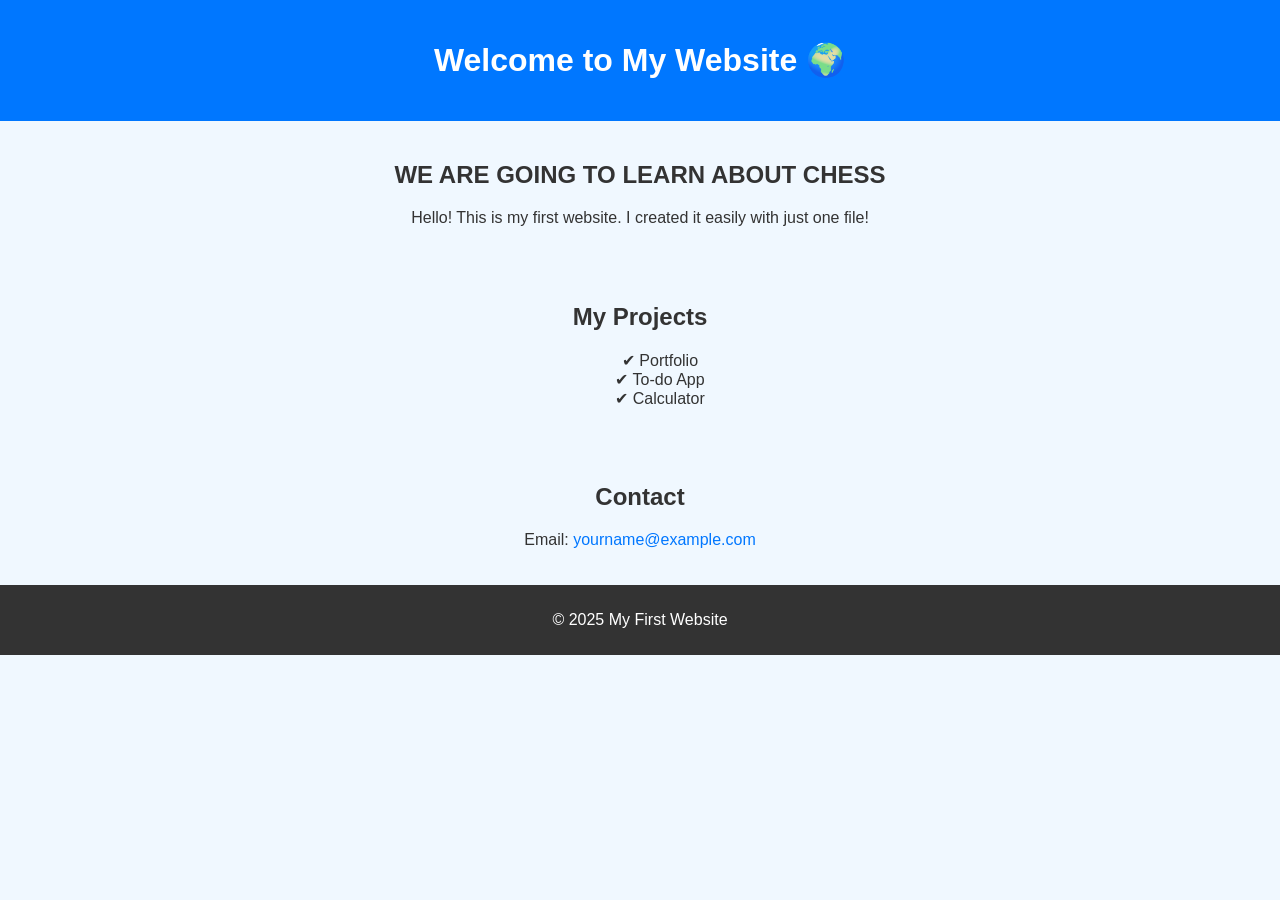
==== index.html @ 988e0bf7 "Add files via upload" ====
<!DOCTYPE html>
<html>
<head>
  <title>CHESS</title>
  <style>
    body {
      font-family: Arial, sans-serif;
      text-align: center;
      background: #f0f8ff;
      color: #333;
      margin: 0;
      padding: 0;
    }
    header {
      background: #0077ff;
      color: white;
      padding: 20px;
    }
    section {
      padding: 20px;
    }
    footer {
      background: #333;
      color: white;
      padding: 10px;
    }
    a {
      color: #0077ff;
      text-decoration: none;
    }
  </style>
</head>
<body>
  <header>
    <h1>Welcome to My Website 🌍</h1>
  </header>

  <section>
    <h2>WE ARE GOING TO LEARN ABOUT CHESS</h2>
    <p>Hello! This is my first website. I created it easily with just one file!</p>
  </section>

  <section>
    <h2>My Projects</h2>
    <ul style="list-style:none;">
      <li>✔ Portfolio</li>
      <li>✔ To-do App</li>
      <li>✔ Calculator</li>
    </ul>
  </section>

  <section>
    <h2>Contact</h2>
    <p>Email: <a href="mailto:yourname@example.com">yourname@example.com</a></p>
  </section>

  <footer>
    <p>© 2025 My First Website</p>
  </footer>
</body>
</html>
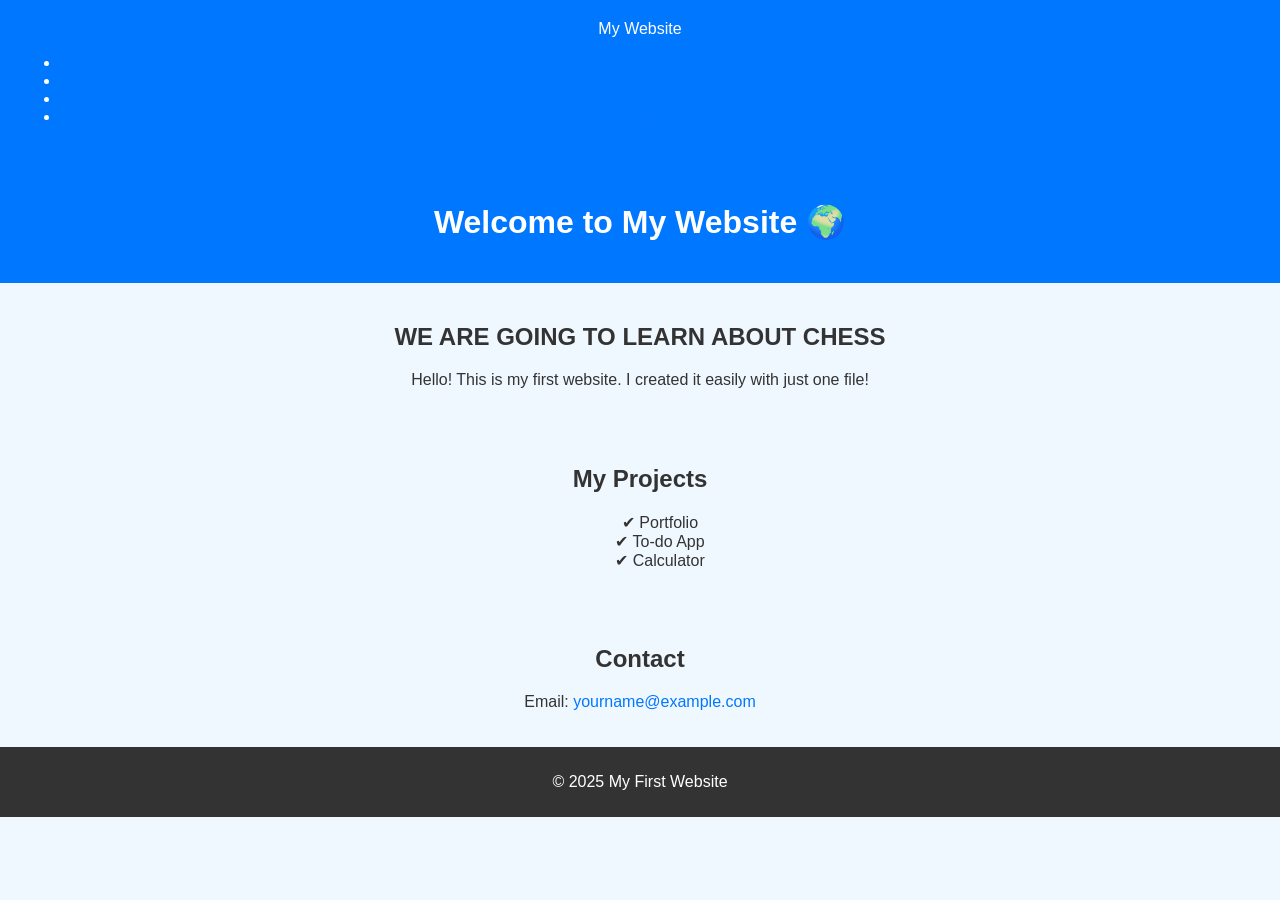
==== commit 28a1db54: "Update index.html" ====
--- a/index.html
+++ b/index.html
@@ -3,6 +3,18 @@
 <html>
 <head>
   <title>CHESS</title>
+  <header>
+  <nav class="navbar">
+    <div class="logo">My Website</div>
+    <ul class="menu">
+      <li><a href="#home">Home</a></li>
+      <li><a href="#about">About</a></li>
+      <li><a href="#projects">Projects</a></li>
+      <li><a href="#contact">Contact</a></li>
+    </ul>
+  </nav>
+  </header>
+  
   <style>
     body {
       font-family: Arial, sans-serif;
@@ -60,3 +72,4 @@
   </footer>
 </body>
 </html>
+
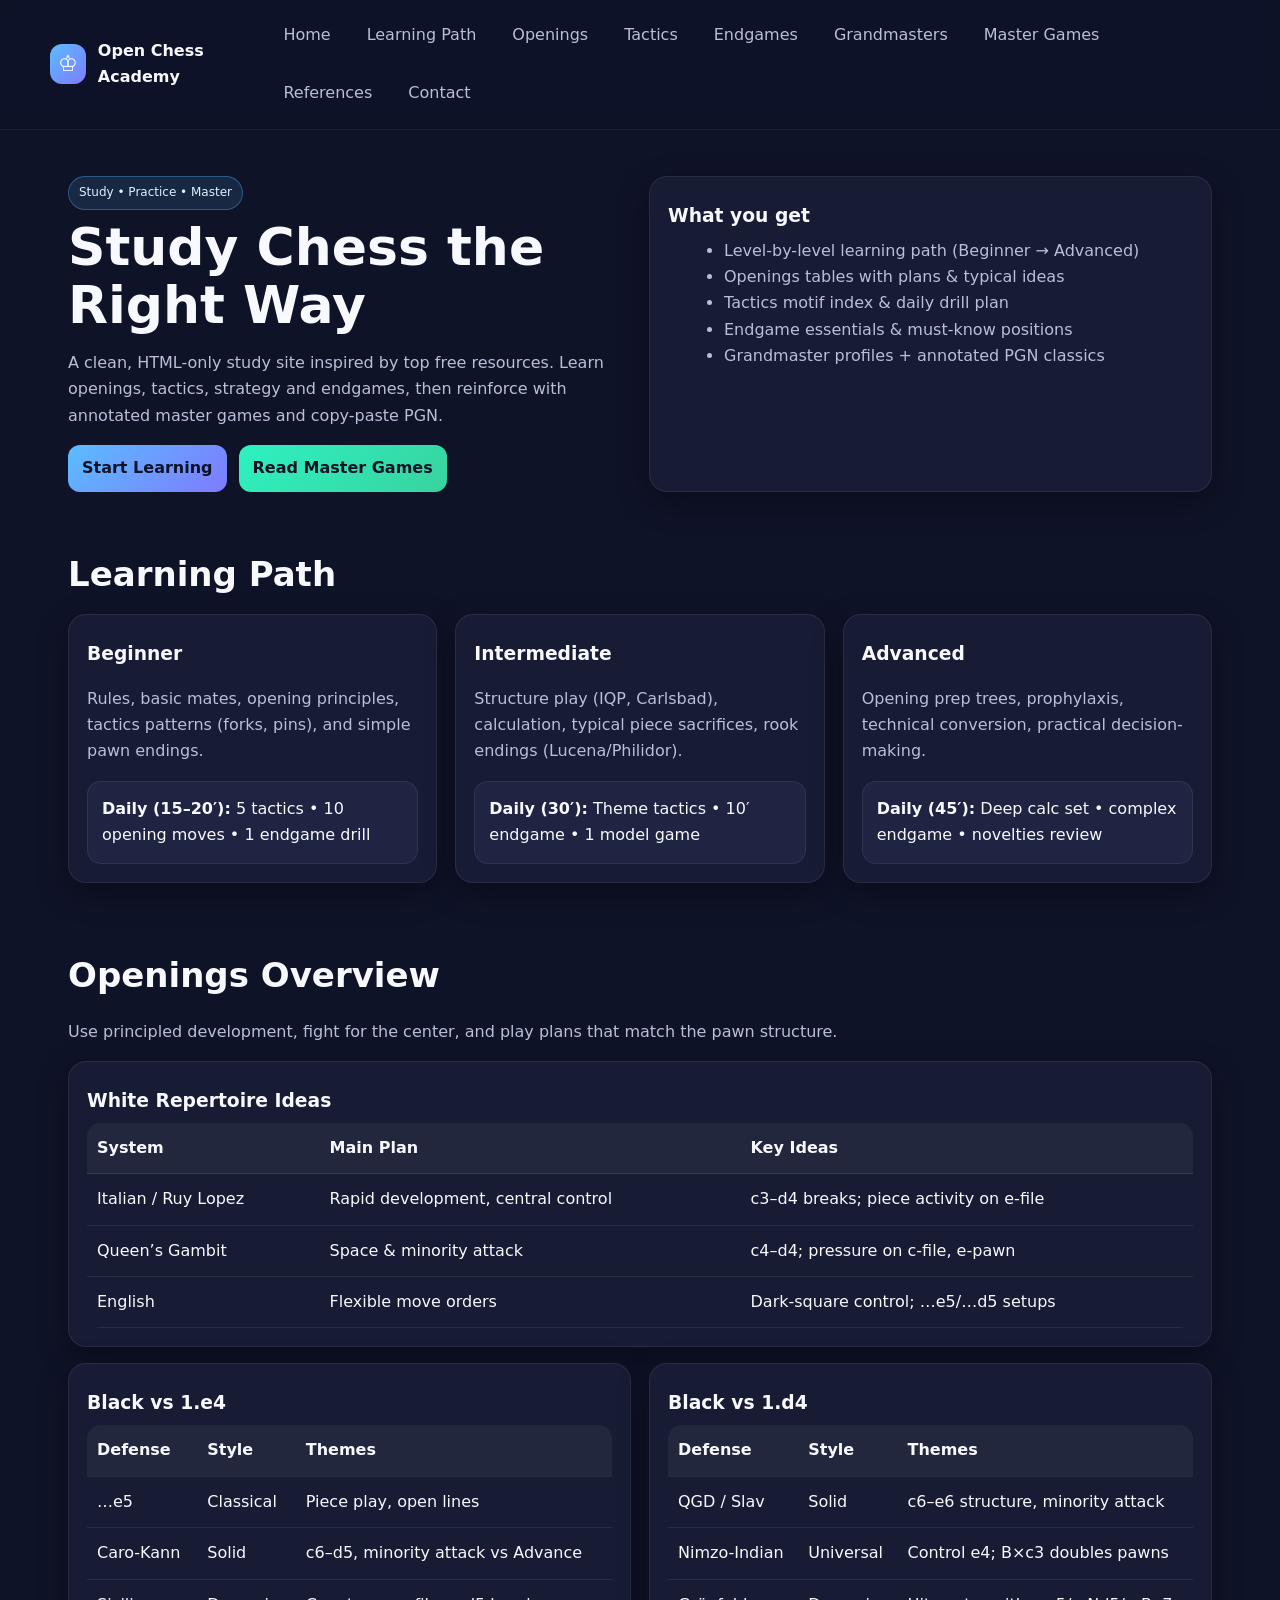
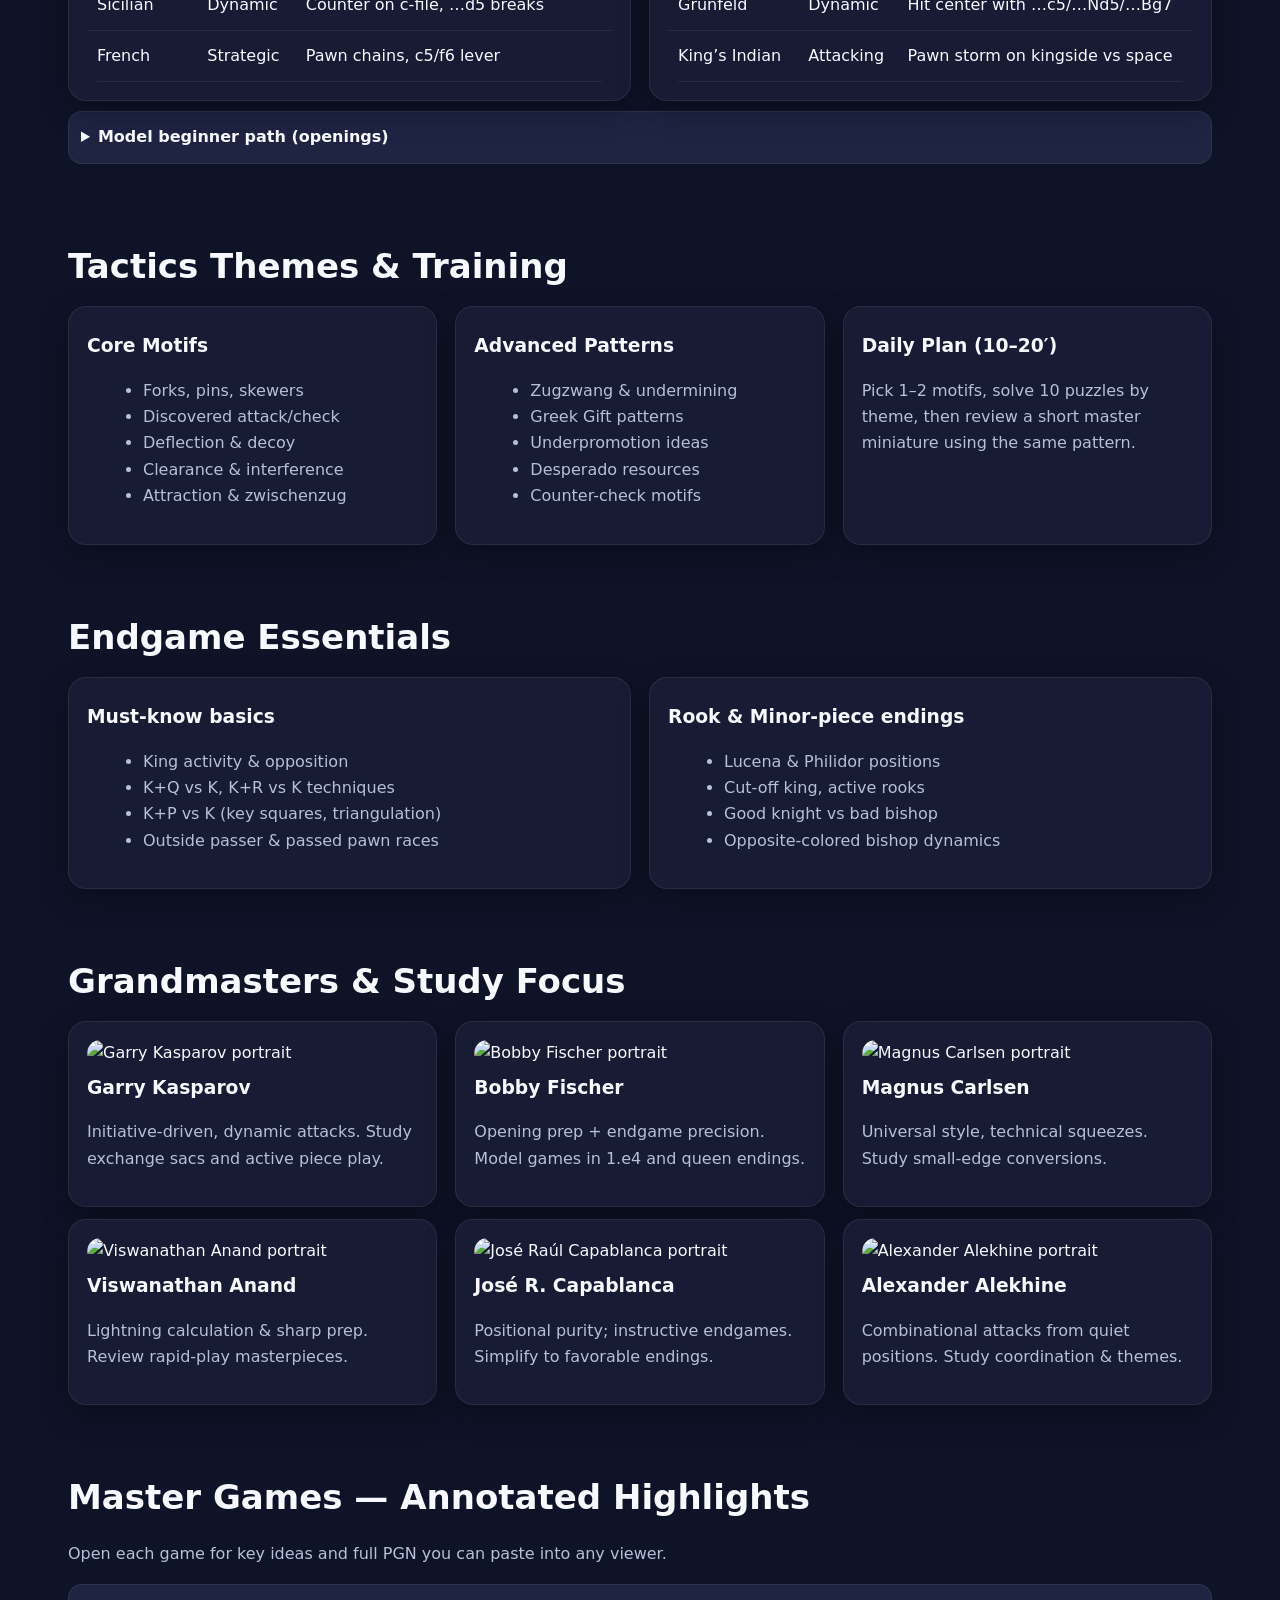
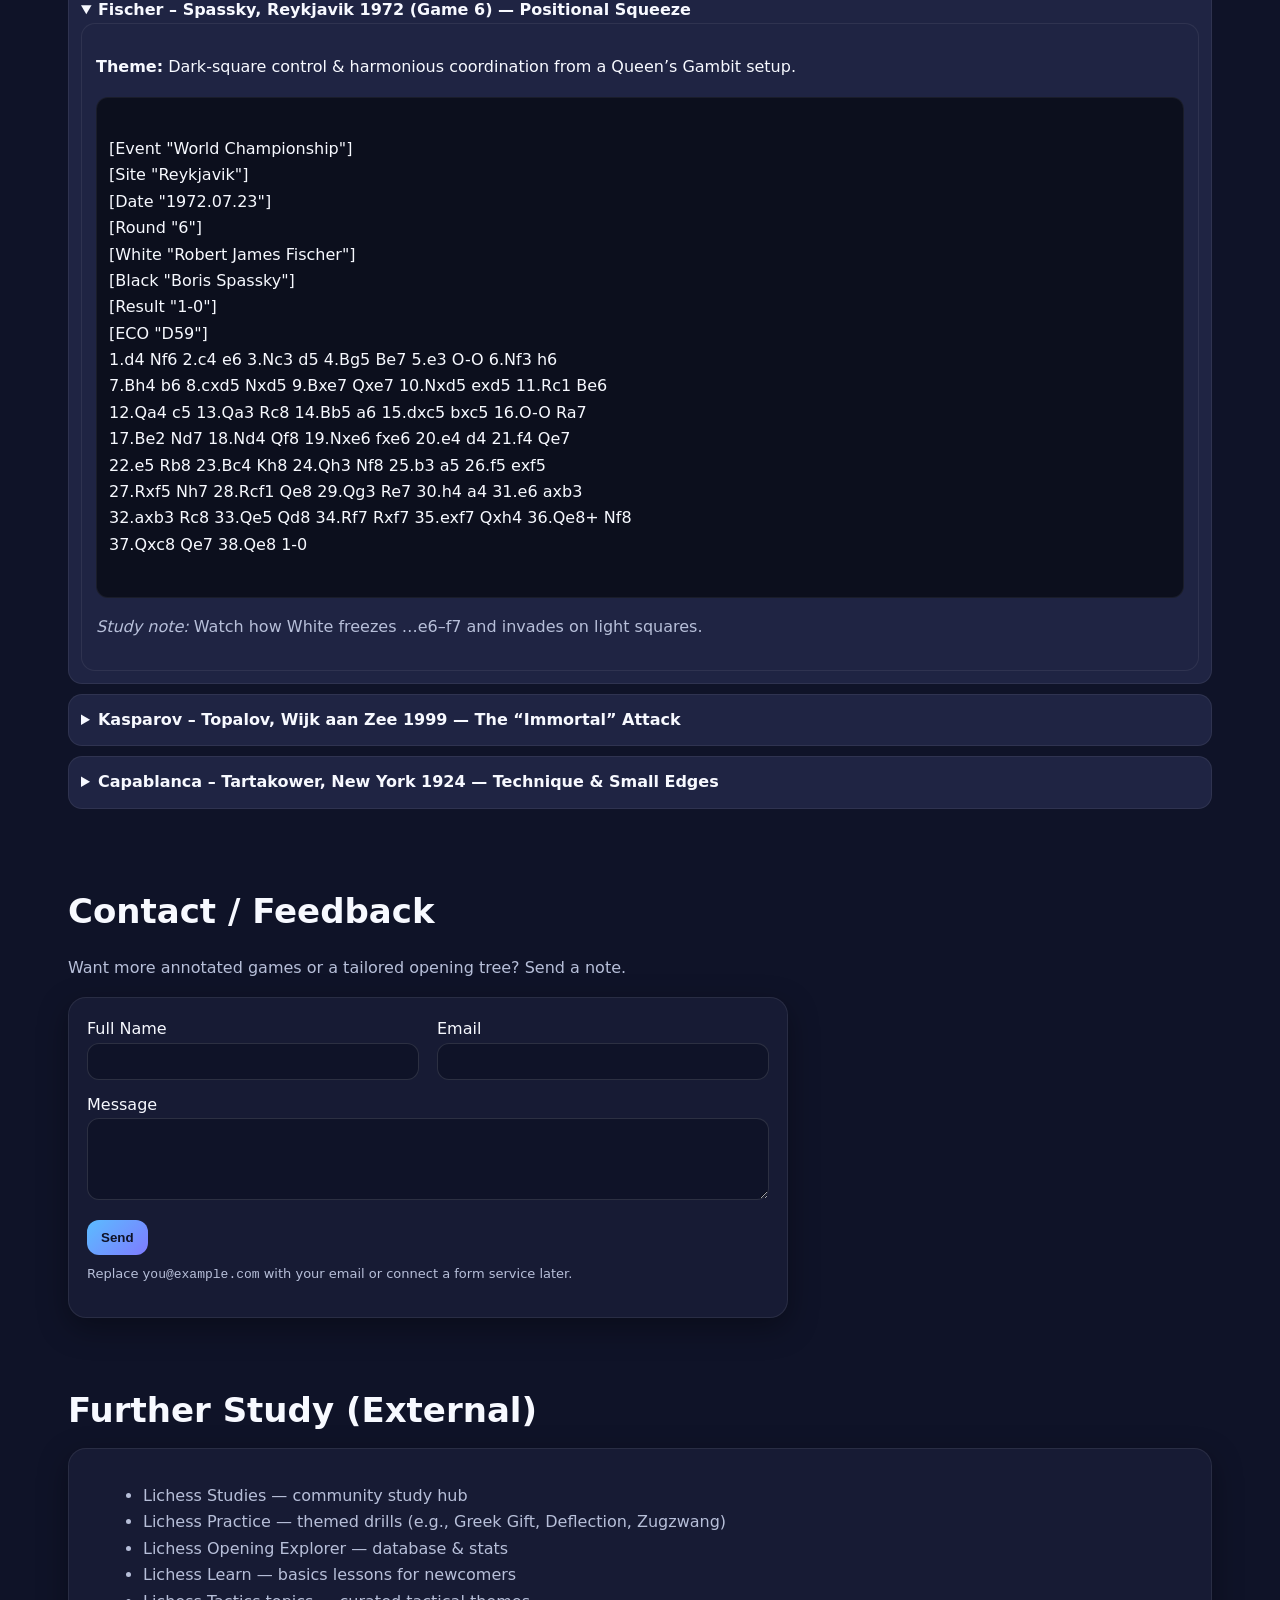
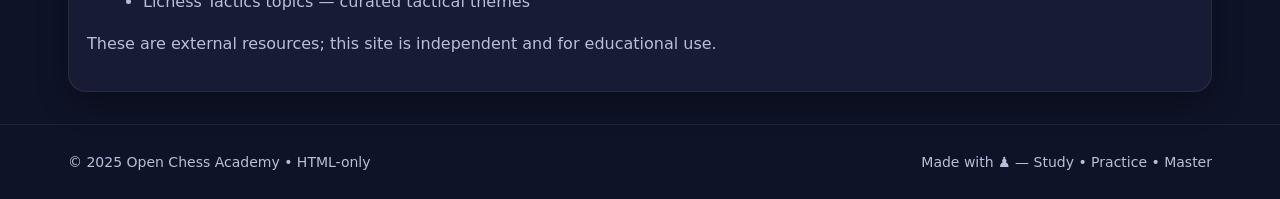
==== commit f0ec255f: "Update index.html" ====
--- a/index.html
+++ b/index.html
@@ -1,75 +1,418 @@
 
 <!DOCTYPE html>
-<html>
+<html lang="en">
 <head>
-  <title>CHESS</title>
-  <header>
-  <nav class="navbar">
-    <div class="logo">My Website</div>
-    <ul class="menu">
-      <li><a href="#home">Home</a></li>
-      <li><a href="#about">About</a></li>
-      <li><a href="#projects">Projects</a></li>
-      <li><a href="#contact">Contact</a></li>
-    </ul>
-  </nav>
-  </header>
-  
-  <style>
-    body {
-      font-family: Arial, sans-serif;
-      text-align: center;
-      background: #f0f8ff;
-      color: #333;
-      margin: 0;
-      padding: 0;
-    }
-    header {
-      background: #0077ff;
-      color: white;
-      padding: 20px;
-    }
-    section {
-      padding: 20px;
-    }
-    footer {
-      background: #333;
-      color: white;
-      padding: 10px;
-    }
-    a {
-      color: #0077ff;
-      text-decoration: none;
-    }
-  </style>
+<meta charset="utf-8">
+<meta name="viewport" content="width=device-width, initial-scale=1">
+<title>Open Chess Academy — Study Openings, Tactics & Master Games</title>
+<meta name="description" content="A clean, HTML-only chess study site inspired by Lichess study features. Openings, tactics, endgames, master games, and a learning path for all levels.">
+<style>
+  :root{
+    --bg:#0f1328;--ink:#f7f9ff;--muted:#b7bfd9;--brand:#5bbcff;--accent:#ffd166;
+    --card:#171b34;--rail:#1f2443;--max:1180px;--r:18px;--shadow:0 10px 30px rgba(0,0,0,.35)
+  }
+  *{box-sizing:border-box}
+  html,body{margin:0;background:radial-gradient(1200px 600px at 110% -10%,#19214a 0%,#0f1328 48%),var(--bg);color:var(--ink);font:16px/1.65 system-ui,-apple-system,"Segoe UI",Roboto,Ubuntu,Arial}
+  img{max-width:100%;display:block;border-radius:14px}
+  a{color:inherit;text-decoration:none}
+  .wrap{max-width:var(--max);margin:0 auto;padding:0 18px}
+  .muted{color:var(--muted)}
+  .btn{display:inline-block;padding:10px 14px;border-radius:12px;background:linear-gradient(135deg,#5bbcff,#7e7bff);color:#0f1328;font-weight:900}
+  .card{background:var(--card);border:1px solid rgba(255,255,255,.08);border-radius:var(--r);padding:18px;box-shadow:var(--shadow)}
+  .grid-2{display:grid;grid-template-columns:repeat(2,1fr);gap:18px}
+  .grid-3{display:grid;grid-template-columns:repeat(3,1fr);gap:18px}
+  @media (max-width:980px){.grid-2,.grid-3{grid-template-columns:1fr}}
+  header{position:sticky;top:0;z-index:50;background:rgba(15,19,40,.75);backdrop-filter:blur(8px);border-bottom:1px solid rgba(255,255,255,.06)}
+  .nav{display:flex;align-items:center;justify-content:space-between;padding:12px 0}
+  .brand{display:flex;gap:12px;align-items:center;font-weight:900}
+  .logo{width:40px;height:40px;border-radius:12px;background:linear-gradient(135deg,#5bbcff,#7e7bff);display:grid;place-items:center}
+  .logo span{font-size:22px}
+  #nav-toggle{display:none}
+  .menu{display:flex;gap:12px;flex-wrap:wrap}
+  .menu a{padding:10px 12px;border-radius:12px;color:var(--muted)}
+  .menu a:hover{background:rgba(255,255,255,.08);color:var(--ink)}
+  .hamburger{display:none;gap:6px;flex-direction:column;cursor:pointer}
+  .hamburger i{width:24px;height:2px;background:#fff;border-radius:2px;opacity:.9}
+  @media (max-width:880px){
+    .menu{position:fixed;left:18px;right:18px;top:64px;background:var(--card);border:1px solid rgba(255,255,255,.08);border-radius:16px;box-shadow:var(--shadow);padding:10px;display:none;flex-direction:column}
+    #nav-toggle:checked ~ .menu{display:flex}
+    .hamburger{display:flex}
+  }
+
+  .hero{padding:46px 0 22px}
+  h1{margin:8px 0;font-size:clamp(30px,4.8vw,52px);line-height:1.12}
+  h2{font-size:clamp(24px,3vw,34px);margin:0 0 10px}
+  h3{margin:6px 0 6px}
+  .chip{display:inline-flex;gap:8px;align-items:center;padding:6px 10px;border-radius:999px;background:rgba(91,188,255,.12);border:1px solid rgba(91,188,255,.35);color:#dff2ff;font-size:12px}
+  section{padding:32px 0}
+  .rail{background:var(--rail);border:1px solid rgba(255,255,255,.07);border-radius:14px;padding:14px}
+  table{width:100%;border-collapse:collapse;border-radius:14px;overflow:hidden}
+  th,td{padding:12px 10px;text-align:left;border-bottom:1px solid rgba(255,255,255,.08)}
+  th{background:rgba(255,255,255,.05)}
+  tr:hover td{background:rgba(255,255,255,.03)}
+  details{background:var(--rail);border:1px solid rgba(255,255,255,.07);border-radius:14px;padding:12px;margin:10px 0}
+  summary{cursor:pointer;font-weight:700}
+  .pgn{white-space:pre-wrap;background:#0c0f1d;border:1px solid rgba(255,255,255,.06);padding:12px;border-radius:12px;overflow:auto}
+  footer{border-top:1px solid rgba(255,255,255,.07);padding:26px 0;color:var(--muted);font-size:14px}
+</style>
 </head>
 <body>
-  <header>
-    <h1>Welcome to My Website 🌍</h1>
-  </header>
-
-  <section>
-    <h2>WE ARE GOING TO LEARN ABOUT CHESS</h2>
-    <p>Hello! This is my first website. I created it easily with just one file!</p>
-  </section>
-
-  <section>
-    <h2>My Projects</h2>
-    <ul style="list-style:none;">
-      <li>✔ Portfolio</li>
-      <li>✔ To-do App</li>
-      <li>✔ Calculator</li>
-    </ul>
-  </section>
-
-  <section>
-    <h2>Contact</h2>
-    <p>Email: <a href="mailto:yourname@example.com">yourname@example.com</a></p>
-  </section>
-
-  <footer>
-    <p>© 2025 My First Website</p>
-  </footer>
+
+<header>
+  <div class="wrap nav">
+    <div class="brand">
+      <div class="logo" aria-hidden="true"><span>♔</span></div>
+      <span>Open Chess Academy</span>
+    </div>
+    <label for="nav-toggle" class="hamburger" aria-label="Open navigation"><i></i><i></i><i></i></label>
+    <input type="checkbox" id="nav-toggle" aria-hidden="true"/>
+    <nav class="menu" aria-label="Primary">
+      <a href="#home">Home</a>
+      <a href="#path">Learning Path</a>
+      <a href="#openings">Openings</a>
+      <a href="#tactics">Tactics</a>
+      <a href="#endgames">Endgames</a>
+      <a href="#masters">Grandmasters</a>
+      <a href="#games">Master Games</a>
+      <a href="#references">References</a>
+      <a href="#contact">Contact</a>
+    </nav>
+  </div>
+</header>
+
+<!-- HERO -->
+<section id="home" class="hero">
+  <div class="wrap grid-2">
+    <div>
+      <span class="chip">Study • Practice • Master</span>
+      <h1>Study Chess the Right Way</h1>
+      <p class="muted">A clean, HTML-only study site inspired by top free resources. Learn openings, tactics, strategy and endgames, then reinforce with annotated master games and copy-paste PGN.</p>
+      <div style="display:flex;gap:12px;flex-wrap:wrap;margin-top:14px">
+        <a href="#path" class="btn">Start Learning</a>
+        <a href="#games" class="btn" style="background:linear-gradient(135deg,#2ef1c0,#38d39f)">Read Master Games</a>
+      </div>
+    </div>
+    <div class="card">
+      <h3>What you get</h3>
+      <ul class="muted" style="margin:6px 0 0 16px">
+        <li>Level-by-level learning path (Beginner → Advanced)</li>
+        <li>Openings tables with plans & typical ideas</li>
+        <li>Tactics motif index & daily drill plan</li>
+        <li>Endgame essentials & must-know positions</li>
+        <li>Grandmaster profiles + annotated PGN classics</li>
+      </ul>
+    </div>
+  </div>
+</section>
+
+<!-- LEARNING PATH -->
+<section id="path">
+  <div class="wrap">
+    <h2>Learning Path</h2>
+    <div class="grid-3" style="margin-top:12px">
+      <div class="card">
+        <h3>Beginner</h3>
+        <p class="muted">Rules, basic mates, opening principles, tactics patterns (forks, pins), and simple pawn endings.</p>
+        <div class="rail"><b>Daily (15–20′):</b> 5 tactics • 10 opening moves • 1 endgame drill</div>
+      </div>
+      <div class="card">
+        <h3>Intermediate</h3>
+        <p class="muted">Structure play (IQP, Carlsbad), calculation, typical piece sacrifices, rook endings (Lucena/Philidor).</p>
+        <div class="rail"><b>Daily (30′):</b> Theme tactics • 10′ endgame • 1 model game</div>
+      </div>
+      <div class="card">
+        <h3>Advanced</h3>
+        <p class="muted">Opening prep trees, prophylaxis, technical conversion, practical decision-making.</p>
+        <div class="rail"><b>Daily (45′):</b> Deep calc set • complex endgame • novelties review</div>
+      </div>
+    </div>
+  </div>
+</section>
+
+<!-- OPENINGS -->
+<section id="openings">
+  <div class="wrap">
+    <h2>Openings Overview</h2>
+    <p class="muted">Use principled development, fight for the center, and play plans that match the pawn structure.</p>
+
+    <div class="card">
+      <h3>White Repertoire Ideas</h3>
+      <table>
+        <thead><tr><th>System</th><th>Main Plan</th><th>Key Ideas</th></tr></thead>
+        <tbody>
+          <tr><td>Italian / Ruy Lopez</td><td>Rapid development, central control</td><td>c3–d4 breaks; piece activity on e-file</td></tr>
+          <tr><td>Queen’s Gambit</td><td>Space & minority attack</td><td>c4–d4; pressure on c-file, e-pawn</td></tr>
+          <tr><td>English</td><td>Flexible move orders</td><td>Dark-square control; …e5/…d5 setups</td></tr>
+        </tbody>
+      </table>
+    </div>
+
+    <div class="grid-2" style="margin-top:16px">
+      <div class="card">
+        <h3>Black vs 1.e4</h3>
+        <table>
+          <thead><tr><th>Defense</th><th>Style</th><th>Themes</th></tr></thead>
+          <tbody>
+            <tr><td>…e5</td><td>Classical</td><td>Piece play, open lines</td></tr>
+            <tr><td>Caro-Kann</td><td>Solid</td><td>c6–d5, minority attack vs Advance</td></tr>
+            <tr><td>Sicilian</td><td>Dynamic</td><td>Counter on c-file, …d5 breaks</td></tr>
+            <tr><td>French</td><td>Strategic</td><td>Pawn chains, c5/f6 lever</td></tr>
+          </tbody>
+        </table>
+      </div>
+      <div class="card">
+        <h3>Black vs 1.d4</h3>
+        <table>
+          <thead><tr><th>Defense</th><th>Style</th><th>Themes</th></tr></thead>
+          <tbody>
+            <tr><td>QGD / Slav</td><td>Solid</td><td>c6–e6 structure, minority attack</td></tr>
+            <tr><td>Nimzo-Indian</td><td>Universal</td><td>Control e4; B×c3 doubles pawns</td></tr>
+            <tr><td>Grünfeld</td><td>Dynamic</td><td>Hit center with …c5/…Nd5/…Bg7</td></tr>
+            <tr><td>King’s Indian</td><td>Attacking</td><td>Pawn storm on kingside vs space</td></tr>
+          </tbody>
+        </table>
+      </div>
+    </div>
+
+    <details>
+      <summary>Model beginner path (openings)</summary>
+      <div class="rail">White: Italian → add Queen’s Gambit. Black: Caro-Kann vs 1.e4; QGD vs 1.d4.</div>
+    </details>
+  </div>
+</section>
+
+<!-- TACTICS -->
+<section id="tactics">
+  <div class="wrap">
+    <h2>Tactics Themes & Training</h2>
+    <div class="grid-3" style="margin-top:12px">
+      <div class="card">
+        <h3>Core Motifs</h3>
+        <ul class="muted" style="margin-left:16px">
+          <li>Forks, pins, skewers</li>
+          <li>Discovered attack/check</li>
+          <li>Deflection & decoy</li>
+          <li>Clearance & interference</li>
+          <li>Attraction & zwischenzug</li>
+        </ul>
+      </div>
+      <div class="card">
+        <h3>Advanced Patterns</h3>
+        <ul class="muted" style="margin-left:16px">
+          <li>Zugzwang & undermining</li>
+          <li>Greek Gift patterns</li>
+          <li>Underpromotion ideas</li>
+          <li>Desperado resources</li>
+          <li>Counter-check motifs</li>
+        </ul>
+      </div>
+      <div class="card">
+        <h3>Daily Plan (10–20′)</h3>
+        <p class="muted">Pick 1–2 motifs, solve 10 puzzles by theme, then review a short master miniature using the same pattern.</p>
+      </div>
+    </div>
+  </div>
+</section>
+
+<!-- ENDGAMES -->
+<section id="endgames">
+  <div class="wrap">
+    <h2>Endgame Essentials</h2>
+    <div class="grid-2" style="margin-top:12px">
+      <div class="card">
+        <h3>Must-know basics</h3>
+        <ul class="muted" style="margin-left:16px">
+          <li>King activity & opposition</li>
+          <li>K+Q vs K, K+R vs K techniques</li>
+          <li>K+P vs K (key squares, triangulation)</li>
+          <li>Outside passer & passed pawn races</li>
+        </ul>
+      </div>
+      <div class="card">
+        <h3>Rook & Minor-piece endings</h3>
+        <ul class="muted" style="margin-left:16px">
+          <li>Lucena & Philidor positions</li>
+          <li>Cut-off king, active rooks</li>
+          <li>Good knight vs bad bishop</li>
+          <li>Opposite-colored bishop dynamics</li>
+        </ul>
+      </div>
+    </div>
+  </div>
+</section>
+
+<!-- GRANDMASTERS -->
+<section id="masters">
+  <div class="wrap">
+    <h2>Grandmasters & Study Focus</h2>
+    <div class="grid-3" style="margin-top:12px">
+      <div class="card">
+        <img src="assets/kasparov.jpg" alt="Garry Kasparov portrait">
+        <h3>Garry Kasparov</h3>
+        <p class="muted">Initiative-driven, dynamic attacks. Study exchange sacs and active piece play.</p>
+      </div>
+      <div class="card">
+        <img src="assets/fischer.jpg" alt="Bobby Fischer portrait">
+        <h3>Bobby Fischer</h3>
+        <p class="muted">Opening prep + endgame precision. Model games in 1.e4 and queen endings.</p>
+      </div>
+      <div class="card">
+        <img src="assets/carlsen.jpg" alt="Magnus Carlsen portrait">
+        <h3>Magnus Carlsen</h3>
+        <p class="muted">Universal style, technical squeezes. Study small-edge conversions.</p>
+      </div>
+    </div>
+    <div class="grid-3" style="margin-top:12px">
+      <div class="card">
+        <img src="assets/anand.jpg" alt="Viswanathan Anand portrait">
+        <h3>Viswanathan Anand</h3>
+        <p class="muted">Lightning calculation & sharp prep. Review rapid-play masterpieces.</p>
+      </div>
+      <div class="card">
+        <img src="assets/capablanca.jpg" alt="José Raúl Capablanca portrait">
+        <h3>José R. Capablanca</h3>
+        <p class="muted">Positional purity; instructive endgames. Simplify to favorable endings.</p>
+      </div>
+      <div class="card">
+        <img src="assets/alekhine.jpg" alt="Alexander Alekhine portrait">
+        <h3>Alexander Alekhine</h3>
+        <p class="muted">Combinational attacks from quiet positions. Study coordination & themes.</p>
+      </div>
+    </div>
+  </div>
+</section>
+
+<!-- MASTER GAMES (ANNOTATED + PGN) -->
+<section id="games">
+  <div class="wrap">
+    <h2>Master Games — Annotated Highlights</h2>
+    <p class="muted">Open each game for key ideas and full PGN you can paste into any viewer.</p>
+
+    <details open>
+      <summary>Fischer – Spassky, Reykjavik 1972 (Game 6) — Positional Squeeze</summary>
+      <div class="rail">
+        <p><b>Theme:</b> Dark-square control & harmonious coordination from a Queen’s Gambit setup.</p>
+        <div class="pgn">
+[Event "World Championship"]
+[Site "Reykjavik"]
+[Date "1972.07.23"]
+[Round "6"]
+[White "Robert James Fischer"]
+[Black "Boris Spassky"]
+[Result "1-0"]
+[ECO "D59"]
+1.d4 Nf6 2.c4 e6 3.Nc3 d5 4.Bg5 Be7 5.e3 O-O 6.Nf3 h6
+7.Bh4 b6 8.cxd5 Nxd5 9.Bxe7 Qxe7 10.Nxd5 exd5 11.Rc1 Be6
+12.Qa4 c5 13.Qa3 Rc8 14.Bb5 a6 15.dxc5 bxc5 16.O-O Ra7
+17.Be2 Nd7 18.Nd4 Qf8 19.Nxe6 fxe6 20.e4 d4 21.f4 Qe7
+22.e5 Rb8 23.Bc4 Kh8 24.Qh3 Nf8 25.b3 a5 26.f5 exf5
+27.Rxf5 Nh7 28.Rcf1 Qe8 29.Qg3 Re7 30.h4 a4 31.e6 axb3
+32.axb3 Rc8 33.Qe5 Qd8 34.Rf7 Rxf7 35.exf7 Qxh4 36.Qe8+ Nf8
+37.Qxc8 Qe7 38.Qe8 1-0
+        </div>
+        <p class="muted"><i>Study note:</i> Watch how White freezes …e6–f7 and invades on light squares.</p>
+      </div>
+    </details>
+
+    <details>
+      <summary>Kasparov – Topalov, Wijk aan Zee 1999 — The “Immortal” Attack</summary>
+      <div class="rail">
+        <p><b>Theme:</b> Initiative, king hunt, and a cascade of sacrifices to keep the attack rolling.</p>
+        <div class="pgn">
+[Event "Wijk aan Zee"]
+[Site "Wijk aan Zee NED"]
+[Date "1999.01.20"]
+[Round "4"]
+[White "Garry Kasparov"]
+[Black "Veselin Topalov"]
+[Result "1-0"]
+[ECO "B07"]
+1.e4 d6 2.d4 Nf6 3.Nc3 g6 4.Be3 Bg7 5.Qd2 c6 6.f3 b5
+7.Nge2 Nbd7 8.Bh6 Bxh6 9.Qxh6 Bb7 10.a3 e5 11.O-O-O Qe7
+12.Kb1 a6 13.Nc1 O-O-O 14.Nb3 exd4 15.Rxd4 c5 16.Rd1 Nb6
+17.g3 Kb8 18.Na5 Ba8 19.Bh3 d5 20.Qf4+ Ka7 21.Rhe1 d4
+22.Nd5 Nbxd5 23.exd5 Qd6 24.Rxd4 cxd4 25.Re7+ Kb6 26.Qxd4+ Kxa5
+27.b4+ Ka4 28.Qc3 Qxd5 29.Ra7 Bb7 30.Rxb7 Qc4 31.Qb2 Rd1+
+32.Ka2 Qd5+ 33.c4 Qxc4+ 34.Qb3+ Qxb3+ 35.Kb2 Rd2+ 36.Kc1 Qc2# *
+        </div>
+        <p class="muted"><i>Study note:</i> Many databases conclude 1-0 later; the notation ordering sometimes varies—focus on the attacking motifs.</p>
+      </div>
+    </details>
+
+    <details>
+      <summary>Capablanca – Tartakower, New York 1924 — Technique & Small Edges</summary>
+      <div class="rail">
+        <p><b>Theme:</b> Accumulation of tiny advantages and conversion in a rook ending.</p>
+        <div class="pgn">
+[Event "New York"]
+[Site "New York USA"]
+[Date "1924.03.??"]
+[Round "?"]
+[White "José Raúl Capablanca"]
+[Black "Savielly Tartakower"]
+[Result "1-0"]
+1.d4 d5 2.c4 e6 3.Nc3 Nf6 4.Bg5 Be7 5.e3 O-O 6.Nf3 Nbd7
+7.Rc1 c6 8.Qc2 Re8 9.Bd3 dxc4 10.Bxc4 Nd5 11.Bxe7 Qxe7
+12.O-O Nxc3 13.Qxc3 e5 14.Rfd1 exd4 15.Qxd4 Nf6 16.h3 Be6
+17.Bxe6 Qxe6 18.a3 a6 19.Qb6 Qe7 20.Rd3 Rad8 21.Rcd1 Rd5
+22.Rxd5 Nxd5 23.Qd4 h6 24.b4 Qe6 25.Nd2 Nf6 26.Nc4 Nd5
+27.Na5 Re7 28.Qc5 Kh7 29.Rd4 f5 30.Nc4 Rd7 31.Nb6 Nxb6
+32.Qxb6 Qe7 33.g3 Rxd4 34.Qxd4 Qe4 35.Qc5 Qd5 36.Qxd5 cxd5
+37.Kf1 Kg6 38.Ke2 Kf6 39.Kd3 Ke5 40.f4+ Ke6 41.a4 b6 42.Kd4 g5
+43.a5 bxa5 44.bxa5 Kd6 45.h4 gxh4 46.gxh4 h5 47.Kc3 Kc5 48.Kb3 d4
+49.exd4+ Kxd4 50.Kb4 Ke4 51.Kc5 Kxf4 52.Kb6 Kg4 53.Kxa6 f4
+54.Kb7 f3 55.a6 f2 56.a7 f1=Q 57.a8=Q Qf7+ 58.Kb6 Qf2+ 59.Kc7 Kxh4
+60.Qe4+ Kg5 61.Qe7+ Qf6 62.Qe3+ Kg6 63.Qe4+ Qf5 64.Qe8+ Qf7
+65.Qe4+ Qf5 66.Qe8+ 1-0
+        </div>
+        <p class="muted"><i>Study note:</i> Classic example of improving the worst piece and simplifying into a won ending.</p>
+      </div>
+    </details>
+  </div>
+</section>
+
+<!-- CONTACT -->
+<section id="contact">
+  <div class="wrap">
+    <h2>Contact / Feedback</h2>
+    <p class="muted">Want more annotated games or a tailored opening tree? Send a note.</p>
+    <div class="card" style="max-width:720px">
+      <form action="mailto:you@example.com" method="post" enctype="text/plain">
+        <div class="grid-2">
+          <label>Full Name<br><input name="name" required style="width:100%;padding:10px;border-radius:12px;border:1px solid rgba(255,255,255,.12);background:#0f1328;color:#fff"></label>
+          <label>Email<br><input type="email" name="email" required style="width:100%;padding:10px;border-radius:12px;border:1px solid rgba(255,255,255,.12);background:#0f1328;color:#fff"></label>
+        </div>
+        <label style="display:block;margin-top:12px">Message<br><textarea name="message" rows="4" style="width:100%;padding:10px;border-radius:12px;border:1px solid rgba(255,255,255,.12);background:#0f1328;color:#fff"></textarea></label>
+        <div style="margin-top:12px"><button class="btn" style="border:0">Send</button></div>
+        <p class="muted" style="margin-top:8px;font-size:13px">Replace <code>you@example.com</code> with your email or connect a form service later.</p>
+      </form>
+    </div>
+  </div>
+</section>
+
+<!-- REFERENCES (external study links) -->
+<section id="references">
+  <div class="wrap">
+    <h2>Further Study (External)</h2>
+    <div class="card">
+      <ul class="muted" style="margin-left:16px">
+        <li><a href="https://lichess.org/study" target="_blank" rel="noopener">Lichess Studies — community study hub</a></li>
+        <li><a href="https://lichess.org/practice" target="_blank" rel="noopener">Lichess Practice — themed drills (e.g., Greek Gift, Deflection, Zugzwang)</a></li>
+        <li><a href="https://lichess.org/opening" target="_blank" rel="noopener">Lichess Opening Explorer — database & stats</a></li>
+        <li><a href="https://lichess.org/learn" target="_blank" rel="noopener">Lichess Learn — basics lessons for newcomers</a></li>
+        <li><a href="https://lichess.org/study/topic/Tactics/hot" target="_blank" rel="noopener">Lichess Tactics topics — curated tactical themes</a></li>
+      </ul>
+      <p class="muted" style="margin-top:8px">These are external resources; this site is independent and for educational use.</p>
+    </div>
+  </div>
+</section>
+
+<footer>
+  <div class="wrap" style="display:flex;justify-content:space-between;gap:10px;flex-wrap:wrap">
+    <div>© 2025 Open Chess Academy • HTML-only</div>
+    <div>Made with ♟ — Study • Practice • Master</div>
+  </div>
+</footer>
+
 </body>
 </html>
-
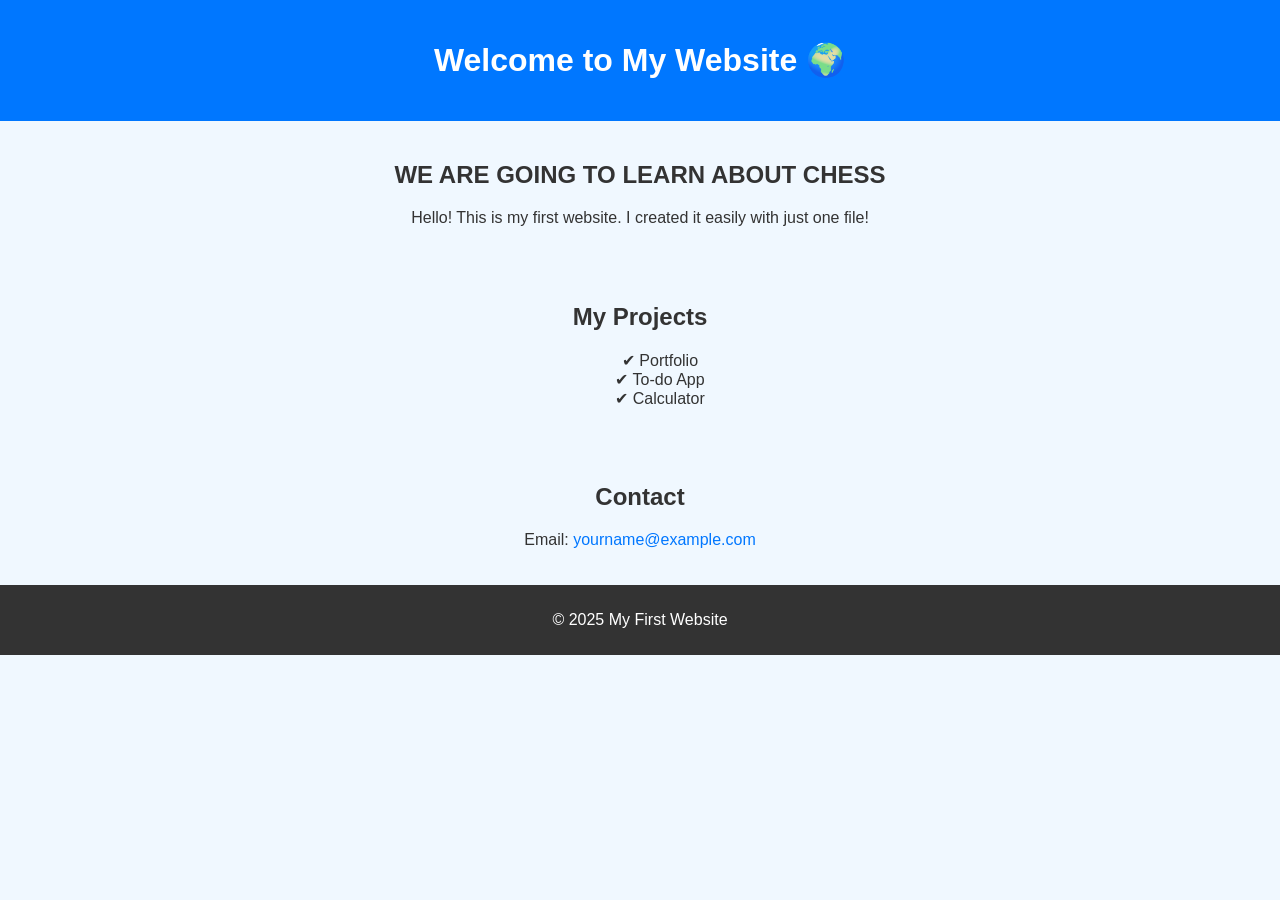
==== commit 02a1a758: "Add files via upload" ====
--- a/index.html
+++ b/index.html
@@ -1,418 +1,62 @@
 
 <!DOCTYPE html>
-<html lang="en">
+<html>
 <head>
-<meta charset="utf-8">
-<meta name="viewport" content="width=device-width, initial-scale=1">
-<title>Open Chess Academy — Study Openings, Tactics & Master Games</title>
-<meta name="description" content="A clean, HTML-only chess study site inspired by Lichess study features. Openings, tactics, endgames, master games, and a learning path for all levels.">
-<style>
-  :root{
-    --bg:#0f1328;--ink:#f7f9ff;--muted:#b7bfd9;--brand:#5bbcff;--accent:#ffd166;
-    --card:#171b34;--rail:#1f2443;--max:1180px;--r:18px;--shadow:0 10px 30px rgba(0,0,0,.35)
-  }
-  *{box-sizing:border-box}
-  html,body{margin:0;background:radial-gradient(1200px 600px at 110% -10%,#19214a 0%,#0f1328 48%),var(--bg);color:var(--ink);font:16px/1.65 system-ui,-apple-system,"Segoe UI",Roboto,Ubuntu,Arial}
-  img{max-width:100%;display:block;border-radius:14px}
-  a{color:inherit;text-decoration:none}
-  .wrap{max-width:var(--max);margin:0 auto;padding:0 18px}
-  .muted{color:var(--muted)}
-  .btn{display:inline-block;padding:10px 14px;border-radius:12px;background:linear-gradient(135deg,#5bbcff,#7e7bff);color:#0f1328;font-weight:900}
-  .card{background:var(--card);border:1px solid rgba(255,255,255,.08);border-radius:var(--r);padding:18px;box-shadow:var(--shadow)}
-  .grid-2{display:grid;grid-template-columns:repeat(2,1fr);gap:18px}
-  .grid-3{display:grid;grid-template-columns:repeat(3,1fr);gap:18px}
-  @media (max-width:980px){.grid-2,.grid-3{grid-template-columns:1fr}}
-  header{position:sticky;top:0;z-index:50;background:rgba(15,19,40,.75);backdrop-filter:blur(8px);border-bottom:1px solid rgba(255,255,255,.06)}
-  .nav{display:flex;align-items:center;justify-content:space-between;padding:12px 0}
-  .brand{display:flex;gap:12px;align-items:center;font-weight:900}
-  .logo{width:40px;height:40px;border-radius:12px;background:linear-gradient(135deg,#5bbcff,#7e7bff);display:grid;place-items:center}
-  .logo span{font-size:22px}
-  #nav-toggle{display:none}
-  .menu{display:flex;gap:12px;flex-wrap:wrap}
-  .menu a{padding:10px 12px;border-radius:12px;color:var(--muted)}
-  .menu a:hover{background:rgba(255,255,255,.08);color:var(--ink)}
-  .hamburger{display:none;gap:6px;flex-direction:column;cursor:pointer}
-  .hamburger i{width:24px;height:2px;background:#fff;border-radius:2px;opacity:.9}
-  @media (max-width:880px){
-    .menu{position:fixed;left:18px;right:18px;top:64px;background:var(--card);border:1px solid rgba(255,255,255,.08);border-radius:16px;box-shadow:var(--shadow);padding:10px;display:none;flex-direction:column}
-    #nav-toggle:checked ~ .menu{display:flex}
-    .hamburger{display:flex}
-  }
-
-  .hero{padding:46px 0 22px}
-  h1{margin:8px 0;font-size:clamp(30px,4.8vw,52px);line-height:1.12}
-  h2{font-size:clamp(24px,3vw,34px);margin:0 0 10px}
-  h3{margin:6px 0 6px}
-  .chip{display:inline-flex;gap:8px;align-items:center;padding:6px 10px;border-radius:999px;background:rgba(91,188,255,.12);border:1px solid rgba(91,188,255,.35);color:#dff2ff;font-size:12px}
-  section{padding:32px 0}
-  .rail{background:var(--rail);border:1px solid rgba(255,255,255,.07);border-radius:14px;padding:14px}
-  table{width:100%;border-collapse:collapse;border-radius:14px;overflow:hidden}
-  th,td{padding:12px 10px;text-align:left;border-bottom:1px solid rgba(255,255,255,.08)}
-  th{background:rgba(255,255,255,.05)}
-  tr:hover td{background:rgba(255,255,255,.03)}
-  details{background:var(--rail);border:1px solid rgba(255,255,255,.07);border-radius:14px;padding:12px;margin:10px 0}
-  summary{cursor:pointer;font-weight:700}
-  .pgn{white-space:pre-wrap;background:#0c0f1d;border:1px solid rgba(255,255,255,.06);padding:12px;border-radius:12px;overflow:auto}
-  footer{border-top:1px solid rgba(255,255,255,.07);padding:26px 0;color:var(--muted);font-size:14px}
-</style>
+  <title>CHESS</title>
+  <style>
+    body {
+      font-family: Arial, sans-serif;
+      text-align: center;
+      background: #f0f8ff;
+      color: #333;
+      margin: 0;
+      padding: 0;
+    }
+    header {
+      background: #0077ff;
+      color: white;
+      padding: 20px;
+    }
+    section {
+      padding: 20px;
+    }
+    footer {
+      background: #333;
+      color: white;
+      padding: 10px;
+    }
+    a {
+      color: #0077ff;
+      text-decoration: none;
+    }
+  </style>
 </head>
 <body>
+  <header>
+    <h1>Welcome to My Website 🌍</h1>
+  </header>
 
-<header>
-  <div class="wrap nav">
-    <div class="brand">
-      <div class="logo" aria-hidden="true"><span>♔</span></div>
-      <span>Open Chess Academy</span>
-    </div>
-    <label for="nav-toggle" class="hamburger" aria-label="Open navigation"><i></i><i></i><i></i></label>
-    <input type="checkbox" id="nav-toggle" aria-hidden="true"/>
-    <nav class="menu" aria-label="Primary">
-      <a href="#home">Home</a>
-      <a href="#path">Learning Path</a>
-      <a href="#openings">Openings</a>
-      <a href="#tactics">Tactics</a>
-      <a href="#endgames">Endgames</a>
-      <a href="#masters">Grandmasters</a>
-      <a href="#games">Master Games</a>
-      <a href="#references">References</a>
-      <a href="#contact">Contact</a>
-    </nav>
-  </div>
-</header>
+  <section>
+    <h2>WE ARE GOING TO LEARN ABOUT CHESS</h2>
+    <p>Hello! This is my first website. I created it easily with just one file!</p>
+  </section>
 
-<!-- HERO -->
-<section id="home" class="hero">
-  <div class="wrap grid-2">
-    <div>
-      <span class="chip">Study • Practice • Master</span>
-      <h1>Study Chess the Right Way</h1>
-      <p class="muted">A clean, HTML-only study site inspired by top free resources. Learn openings, tactics, strategy and endgames, then reinforce with annotated master games and copy-paste PGN.</p>
-      <div style="display:flex;gap:12px;flex-wrap:wrap;margin-top:14px">
-        <a href="#path" class="btn">Start Learning</a>
-        <a href="#games" class="btn" style="background:linear-gradient(135deg,#2ef1c0,#38d39f)">Read Master Games</a>
-      </div>
-    </div>
-    <div class="card">
-      <h3>What you get</h3>
-      <ul class="muted" style="margin:6px 0 0 16px">
-        <li>Level-by-level learning path (Beginner → Advanced)</li>
-        <li>Openings tables with plans & typical ideas</li>
-        <li>Tactics motif index & daily drill plan</li>
-        <li>Endgame essentials & must-know positions</li>
-        <li>Grandmaster profiles + annotated PGN classics</li>
-      </ul>
-    </div>
-  </div>
-</section>
+  <section>
+    <h2>My Projects</h2>
+    <ul style="list-style:none;">
+      <li>✔ Portfolio</li>
+      <li>✔ To-do App</li>
+      <li>✔ Calculator</li>
+    </ul>
+  </section>
 
-<!-- LEARNING PATH -->
-<section id="path">
-  <div class="wrap">
-    <h2>Learning Path</h2>
-    <div class="grid-3" style="margin-top:12px">
-      <div class="card">
-        <h3>Beginner</h3>
-        <p class="muted">Rules, basic mates, opening principles, tactics patterns (forks, pins), and simple pawn endings.</p>
-        <div class="rail"><b>Daily (15–20′):</b> 5 tactics • 10 opening moves • 1 endgame drill</div>
-      </div>
-      <div class="card">
-        <h3>Intermediate</h3>
-        <p class="muted">Structure play (IQP, Carlsbad), calculation, typical piece sacrifices, rook endings (Lucena/Philidor).</p>
-        <div class="rail"><b>Daily (30′):</b> Theme tactics • 10′ endgame • 1 model game</div>
-      </div>
-      <div class="card">
-        <h3>Advanced</h3>
-        <p class="muted">Opening prep trees, prophylaxis, technical conversion, practical decision-making.</p>
-        <div class="rail"><b>Daily (45′):</b> Deep calc set • complex endgame • novelties review</div>
-      </div>
-    </div>
-  </div>
-</section>
+  <section>
+    <h2>Contact</h2>
+    <p>Email: <a href="mailto:yourname@example.com">yourname@example.com</a></p>
+  </section>
 
-<!-- OPENINGS -->
-<section id="openings">
-  <div class="wrap">
-    <h2>Openings Overview</h2>
-    <p class="muted">Use principled development, fight for the center, and play plans that match the pawn structure.</p>
-
-    <div class="card">
-      <h3>White Repertoire Ideas</h3>
-      <table>
-        <thead><tr><th>System</th><th>Main Plan</th><th>Key Ideas</th></tr></thead>
-        <tbody>
-          <tr><td>Italian / Ruy Lopez</td><td>Rapid development, central control</td><td>c3–d4 breaks; piece activity on e-file</td></tr>
-          <tr><td>Queen’s Gambit</td><td>Space & minority attack</td><td>c4–d4; pressure on c-file, e-pawn</td></tr>
-          <tr><td>English</td><td>Flexible move orders</td><td>Dark-square control; …e5/…d5 setups</td></tr>
-        </tbody>
-      </table>
-    </div>
-
-    <div class="grid-2" style="margin-top:16px">
-      <div class="card">
-        <h3>Black vs 1.e4</h3>
-        <table>
-          <thead><tr><th>Defense</th><th>Style</th><th>Themes</th></tr></thead>
-          <tbody>
-            <tr><td>…e5</td><td>Classical</td><td>Piece play, open lines</td></tr>
-            <tr><td>Caro-Kann</td><td>Solid</td><td>c6–d5, minority attack vs Advance</td></tr>
-            <tr><td>Sicilian</td><td>Dynamic</td><td>Counter on c-file, …d5 breaks</td></tr>
-            <tr><td>French</td><td>Strategic</td><td>Pawn chains, c5/f6 lever</td></tr>
-          </tbody>
-        </table>
-      </div>
-      <div class="card">
-        <h3>Black vs 1.d4</h3>
-        <table>
-          <thead><tr><th>Defense</th><th>Style</th><th>Themes</th></tr></thead>
-          <tbody>
-            <tr><td>QGD / Slav</td><td>Solid</td><td>c6–e6 structure, minority attack</td></tr>
-            <tr><td>Nimzo-Indian</td><td>Universal</td><td>Control e4; B×c3 doubles pawns</td></tr>
-            <tr><td>Grünfeld</td><td>Dynamic</td><td>Hit center with …c5/…Nd5/…Bg7</td></tr>
-            <tr><td>King’s Indian</td><td>Attacking</td><td>Pawn storm on kingside vs space</td></tr>
-          </tbody>
-        </table>
-      </div>
-    </div>
-
-    <details>
-      <summary>Model beginner path (openings)</summary>
-      <div class="rail">White: Italian → add Queen’s Gambit. Black: Caro-Kann vs 1.e4; QGD vs 1.d4.</div>
-    </details>
-  </div>
-</section>
-
-<!-- TACTICS -->
-<section id="tactics">
-  <div class="wrap">
-    <h2>Tactics Themes & Training</h2>
-    <div class="grid-3" style="margin-top:12px">
-      <div class="card">
-        <h3>Core Motifs</h3>
-        <ul class="muted" style="margin-left:16px">
-          <li>Forks, pins, skewers</li>
-          <li>Discovered attack/check</li>
-          <li>Deflection & decoy</li>
-          <li>Clearance & interference</li>
-          <li>Attraction & zwischenzug</li>
-        </ul>
-      </div>
-      <div class="card">
-        <h3>Advanced Patterns</h3>
-        <ul class="muted" style="margin-left:16px">
-          <li>Zugzwang & undermining</li>
-          <li>Greek Gift patterns</li>
-          <li>Underpromotion ideas</li>
-          <li>Desperado resources</li>
-          <li>Counter-check motifs</li>
-        </ul>
-      </div>
-      <div class="card">
-        <h3>Daily Plan (10–20′)</h3>
-        <p class="muted">Pick 1–2 motifs, solve 10 puzzles by theme, then review a short master miniature using the same pattern.</p>
-      </div>
-    </div>
-  </div>
-</section>
-
-<!-- ENDGAMES -->
-<section id="endgames">
-  <div class="wrap">
-    <h2>Endgame Essentials</h2>
-    <div class="grid-2" style="margin-top:12px">
-      <div class="card">
-        <h3>Must-know basics</h3>
-        <ul class="muted" style="margin-left:16px">
-          <li>King activity & opposition</li>
-          <li>K+Q vs K, K+R vs K techniques</li>
-          <li>K+P vs K (key squares, triangulation)</li>
-          <li>Outside passer & passed pawn races</li>
-        </ul>
-      </div>
-      <div class="card">
-        <h3>Rook & Minor-piece endings</h3>
-        <ul class="muted" style="margin-left:16px">
-          <li>Lucena & Philidor positions</li>
-          <li>Cut-off king, active rooks</li>
-          <li>Good knight vs bad bishop</li>
-          <li>Opposite-colored bishop dynamics</li>
-        </ul>
-      </div>
-    </div>
-  </div>
-</section>
-
-<!-- GRANDMASTERS -->
-<section id="masters">
-  <div class="wrap">
-    <h2>Grandmasters & Study Focus</h2>
-    <div class="grid-3" style="margin-top:12px">
-      <div class="card">
-        <img src="assets/kasparov.jpg" alt="Garry Kasparov portrait">
-        <h3>Garry Kasparov</h3>
-        <p class="muted">Initiative-driven, dynamic attacks. Study exchange sacs and active piece play.</p>
-      </div>
-      <div class="card">
-        <img src="assets/fischer.jpg" alt="Bobby Fischer portrait">
-        <h3>Bobby Fischer</h3>
-        <p class="muted">Opening prep + endgame precision. Model games in 1.e4 and queen endings.</p>
-      </div>
-      <div class="card">
-        <img src="assets/carlsen.jpg" alt="Magnus Carlsen portrait">
-        <h3>Magnus Carlsen</h3>
-        <p class="muted">Universal style, technical squeezes. Study small-edge conversions.</p>
-      </div>
-    </div>
-    <div class="grid-3" style="margin-top:12px">
-      <div class="card">
-        <img src="assets/anand.jpg" alt="Viswanathan Anand portrait">
-        <h3>Viswanathan Anand</h3>
-        <p class="muted">Lightning calculation & sharp prep. Review rapid-play masterpieces.</p>
-      </div>
-      <div class="card">
-        <img src="assets/capablanca.jpg" alt="José Raúl Capablanca portrait">
-        <h3>José R. Capablanca</h3>
-        <p class="muted">Positional purity; instructive endgames. Simplify to favorable endings.</p>
-      </div>
-      <div class="card">
-        <img src="assets/alekhine.jpg" alt="Alexander Alekhine portrait">
-        <h3>Alexander Alekhine</h3>
-        <p class="muted">Combinational attacks from quiet positions. Study coordination & themes.</p>
-      </div>
-    </div>
-  </div>
-</section>
-
-<!-- MASTER GAMES (ANNOTATED + PGN) -->
-<section id="games">
-  <div class="wrap">
-    <h2>Master Games — Annotated Highlights</h2>
-    <p class="muted">Open each game for key ideas and full PGN you can paste into any viewer.</p>
-
-    <details open>
-      <summary>Fischer – Spassky, Reykjavik 1972 (Game 6) — Positional Squeeze</summary>
-      <div class="rail">
-        <p><b>Theme:</b> Dark-square control & harmonious coordination from a Queen’s Gambit setup.</p>
-        <div class="pgn">
-[Event "World Championship"]
-[Site "Reykjavik"]
-[Date "1972.07.23"]
-[Round "6"]
-[White "Robert James Fischer"]
-[Black "Boris Spassky"]
-[Result "1-0"]
-[ECO "D59"]
-1.d4 Nf6 2.c4 e6 3.Nc3 d5 4.Bg5 Be7 5.e3 O-O 6.Nf3 h6
-7.Bh4 b6 8.cxd5 Nxd5 9.Bxe7 Qxe7 10.Nxd5 exd5 11.Rc1 Be6
-12.Qa4 c5 13.Qa3 Rc8 14.Bb5 a6 15.dxc5 bxc5 16.O-O Ra7
-17.Be2 Nd7 18.Nd4 Qf8 19.Nxe6 fxe6 20.e4 d4 21.f4 Qe7
-22.e5 Rb8 23.Bc4 Kh8 24.Qh3 Nf8 25.b3 a5 26.f5 exf5
-27.Rxf5 Nh7 28.Rcf1 Qe8 29.Qg3 Re7 30.h4 a4 31.e6 axb3
-32.axb3 Rc8 33.Qe5 Qd8 34.Rf7 Rxf7 35.exf7 Qxh4 36.Qe8+ Nf8
-37.Qxc8 Qe7 38.Qe8 1-0
-        </div>
-        <p class="muted"><i>Study note:</i> Watch how White freezes …e6–f7 and invades on light squares.</p>
-      </div>
-    </details>
-
-    <details>
-      <summary>Kasparov – Topalov, Wijk aan Zee 1999 — The “Immortal” Attack</summary>
-      <div class="rail">
-        <p><b>Theme:</b> Initiative, king hunt, and a cascade of sacrifices to keep the attack rolling.</p>
-        <div class="pgn">
-[Event "Wijk aan Zee"]
-[Site "Wijk aan Zee NED"]
-[Date "1999.01.20"]
-[Round "4"]
-[White "Garry Kasparov"]
-[Black "Veselin Topalov"]
-[Result "1-0"]
-[ECO "B07"]
-1.e4 d6 2.d4 Nf6 3.Nc3 g6 4.Be3 Bg7 5.Qd2 c6 6.f3 b5
-7.Nge2 Nbd7 8.Bh6 Bxh6 9.Qxh6 Bb7 10.a3 e5 11.O-O-O Qe7
-12.Kb1 a6 13.Nc1 O-O-O 14.Nb3 exd4 15.Rxd4 c5 16.Rd1 Nb6
-17.g3 Kb8 18.Na5 Ba8 19.Bh3 d5 20.Qf4+ Ka7 21.Rhe1 d4
-22.Nd5 Nbxd5 23.exd5 Qd6 24.Rxd4 cxd4 25.Re7+ Kb6 26.Qxd4+ Kxa5
-27.b4+ Ka4 28.Qc3 Qxd5 29.Ra7 Bb7 30.Rxb7 Qc4 31.Qb2 Rd1+
-32.Ka2 Qd5+ 33.c4 Qxc4+ 34.Qb3+ Qxb3+ 35.Kb2 Rd2+ 36.Kc1 Qc2# *
-        </div>
-        <p class="muted"><i>Study note:</i> Many databases conclude 1-0 later; the notation ordering sometimes varies—focus on the attacking motifs.</p>
-      </div>
-    </details>
-
-    <details>
-      <summary>Capablanca – Tartakower, New York 1924 — Technique & Small Edges</summary>
-      <div class="rail">
-        <p><b>Theme:</b> Accumulation of tiny advantages and conversion in a rook ending.</p>
-        <div class="pgn">
-[Event "New York"]
-[Site "New York USA"]
-[Date "1924.03.??"]
-[Round "?"]
-[White "José Raúl Capablanca"]
-[Black "Savielly Tartakower"]
-[Result "1-0"]
-1.d4 d5 2.c4 e6 3.Nc3 Nf6 4.Bg5 Be7 5.e3 O-O 6.Nf3 Nbd7
-7.Rc1 c6 8.Qc2 Re8 9.Bd3 dxc4 10.Bxc4 Nd5 11.Bxe7 Qxe7
-12.O-O Nxc3 13.Qxc3 e5 14.Rfd1 exd4 15.Qxd4 Nf6 16.h3 Be6
-17.Bxe6 Qxe6 18.a3 a6 19.Qb6 Qe7 20.Rd3 Rad8 21.Rcd1 Rd5
-22.Rxd5 Nxd5 23.Qd4 h6 24.b4 Qe6 25.Nd2 Nf6 26.Nc4 Nd5
-27.Na5 Re7 28.Qc5 Kh7 29.Rd4 f5 30.Nc4 Rd7 31.Nb6 Nxb6
-32.Qxb6 Qe7 33.g3 Rxd4 34.Qxd4 Qe4 35.Qc5 Qd5 36.Qxd5 cxd5
-37.Kf1 Kg6 38.Ke2 Kf6 39.Kd3 Ke5 40.f4+ Ke6 41.a4 b6 42.Kd4 g5
-43.a5 bxa5 44.bxa5 Kd6 45.h4 gxh4 46.gxh4 h5 47.Kc3 Kc5 48.Kb3 d4
-49.exd4+ Kxd4 50.Kb4 Ke4 51.Kc5 Kxf4 52.Kb6 Kg4 53.Kxa6 f4
-54.Kb7 f3 55.a6 f2 56.a7 f1=Q 57.a8=Q Qf7+ 58.Kb6 Qf2+ 59.Kc7 Kxh4
-60.Qe4+ Kg5 61.Qe7+ Qf6 62.Qe3+ Kg6 63.Qe4+ Qf5 64.Qe8+ Qf7
-65.Qe4+ Qf5 66.Qe8+ 1-0
-        </div>
-        <p class="muted"><i>Study note:</i> Classic example of improving the worst piece and simplifying into a won ending.</p>
-      </div>
-    </details>
-  </div>
-</section>
-
-<!-- CONTACT -->
-<section id="contact">
-  <div class="wrap">
-    <h2>Contact / Feedback</h2>
-    <p class="muted">Want more annotated games or a tailored opening tree? Send a note.</p>
-    <div class="card" style="max-width:720px">
-      <form action="mailto:you@example.com" method="post" enctype="text/plain">
-        <div class="grid-2">
-          <label>Full Name<br><input name="name" required style="width:100%;padding:10px;border-radius:12px;border:1px solid rgba(255,255,255,.12);background:#0f1328;color:#fff"></label>
-          <label>Email<br><input type="email" name="email" required style="width:100%;padding:10px;border-radius:12px;border:1px solid rgba(255,255,255,.12);background:#0f1328;color:#fff"></label>
-        </div>
-        <label style="display:block;margin-top:12px">Message<br><textarea name="message" rows="4" style="width:100%;padding:10px;border-radius:12px;border:1px solid rgba(255,255,255,.12);background:#0f1328;color:#fff"></textarea></label>
-        <div style="margin-top:12px"><button class="btn" style="border:0">Send</button></div>
-        <p class="muted" style="margin-top:8px;font-size:13px">Replace <code>you@example.com</code> with your email or connect a form service later.</p>
-      </form>
-    </div>
-  </div>
-</section>
-
-<!-- REFERENCES (external study links) -->
-<section id="references">
-  <div class="wrap">
-    <h2>Further Study (External)</h2>
-    <div class="card">
-      <ul class="muted" style="margin-left:16px">
-        <li><a href="https://lichess.org/study" target="_blank" rel="noopener">Lichess Studies — community study hub</a></li>
-        <li><a href="https://lichess.org/practice" target="_blank" rel="noopener">Lichess Practice — themed drills (e.g., Greek Gift, Deflection, Zugzwang)</a></li>
-        <li><a href="https://lichess.org/opening" target="_blank" rel="noopener">Lichess Opening Explorer — database & stats</a></li>
-        <li><a href="https://lichess.org/learn" target="_blank" rel="noopener">Lichess Learn — basics lessons for newcomers</a></li>
-        <li><a href="https://lichess.org/study/topic/Tactics/hot" target="_blank" rel="noopener">Lichess Tactics topics — curated tactical themes</a></li>
-      </ul>
-      <p class="muted" style="margin-top:8px">These are external resources; this site is independent and for educational use.</p>
-    </div>
-  </div>
-</section>
-
-<footer>
-  <div class="wrap" style="display:flex;justify-content:space-between;gap:10px;flex-wrap:wrap">
-    <div>© 2025 Open Chess Academy • HTML-only</div>
-    <div>Made with ♟ — Study • Practice • Master</div>
-  </div>
-</footer>
-
+  <footer>
+    <p>© 2025 My First Website</p>
+  </footer>
 </body>
 </html>
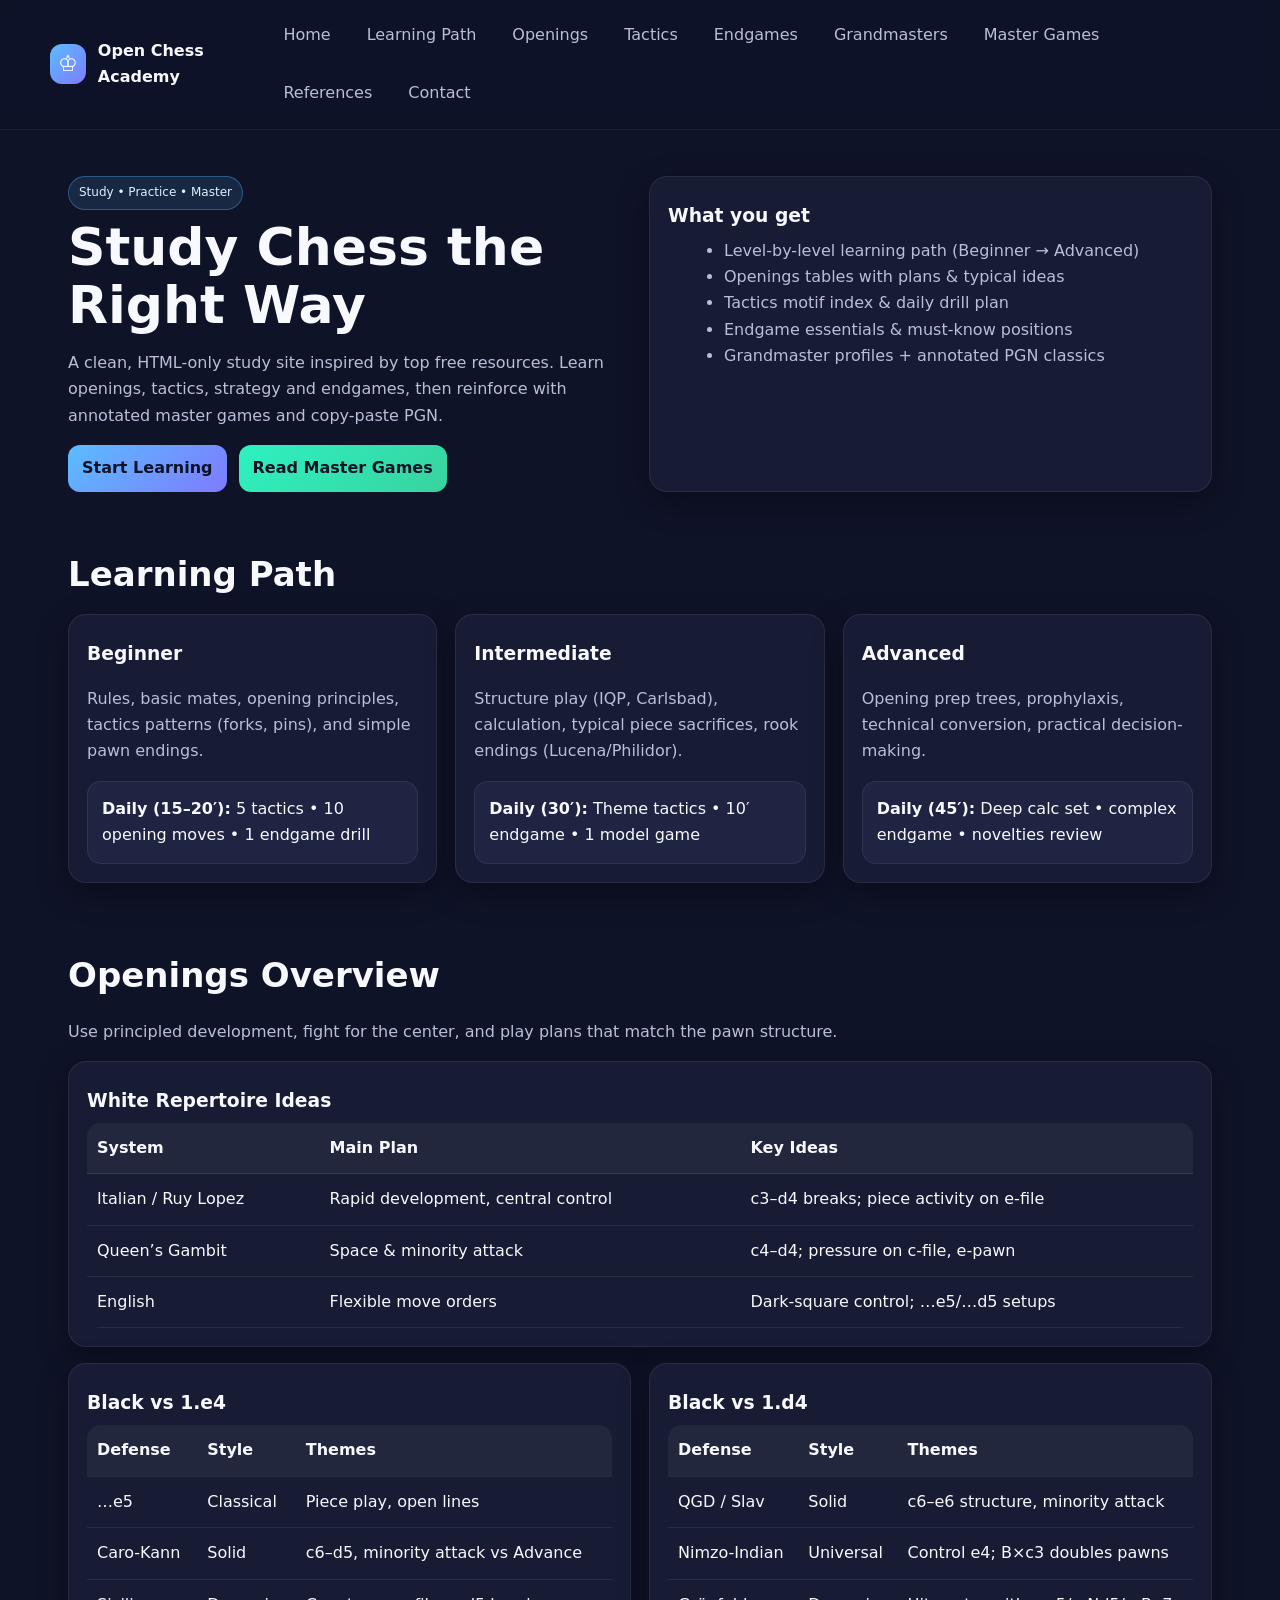
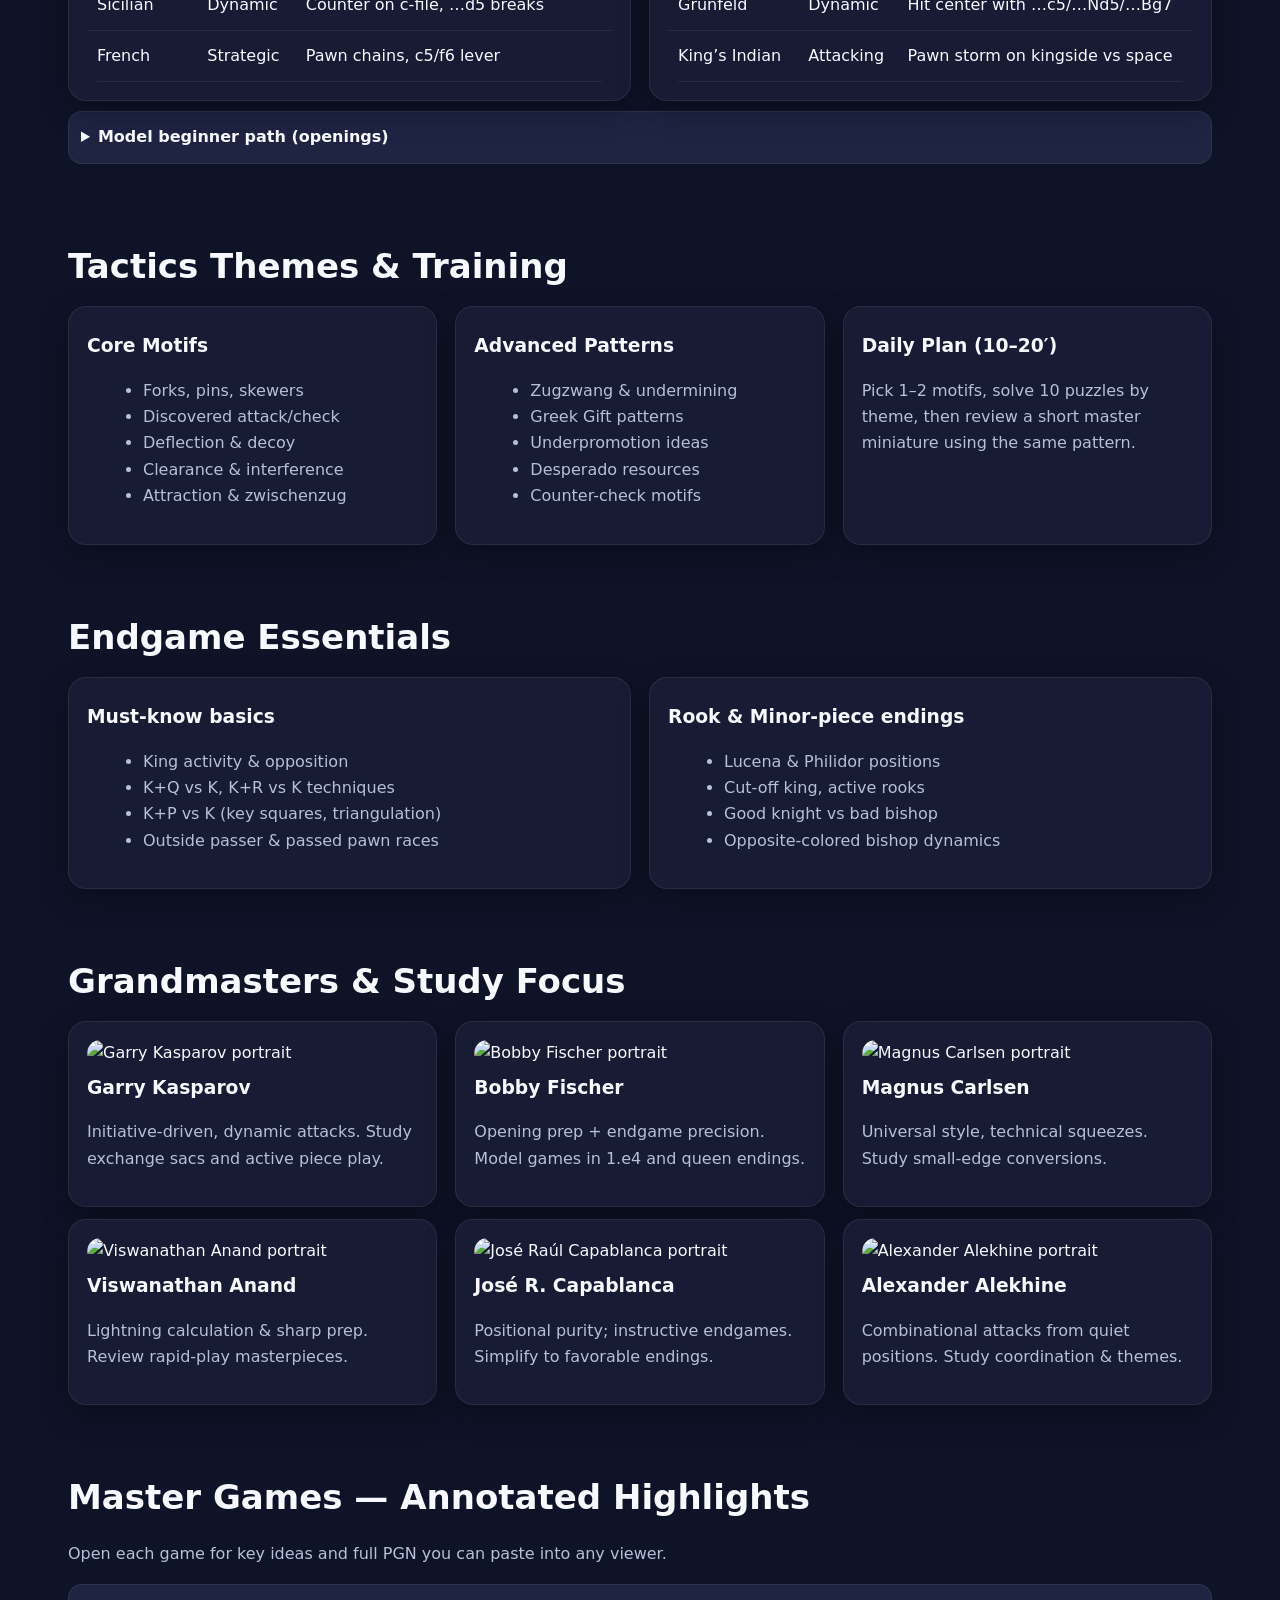
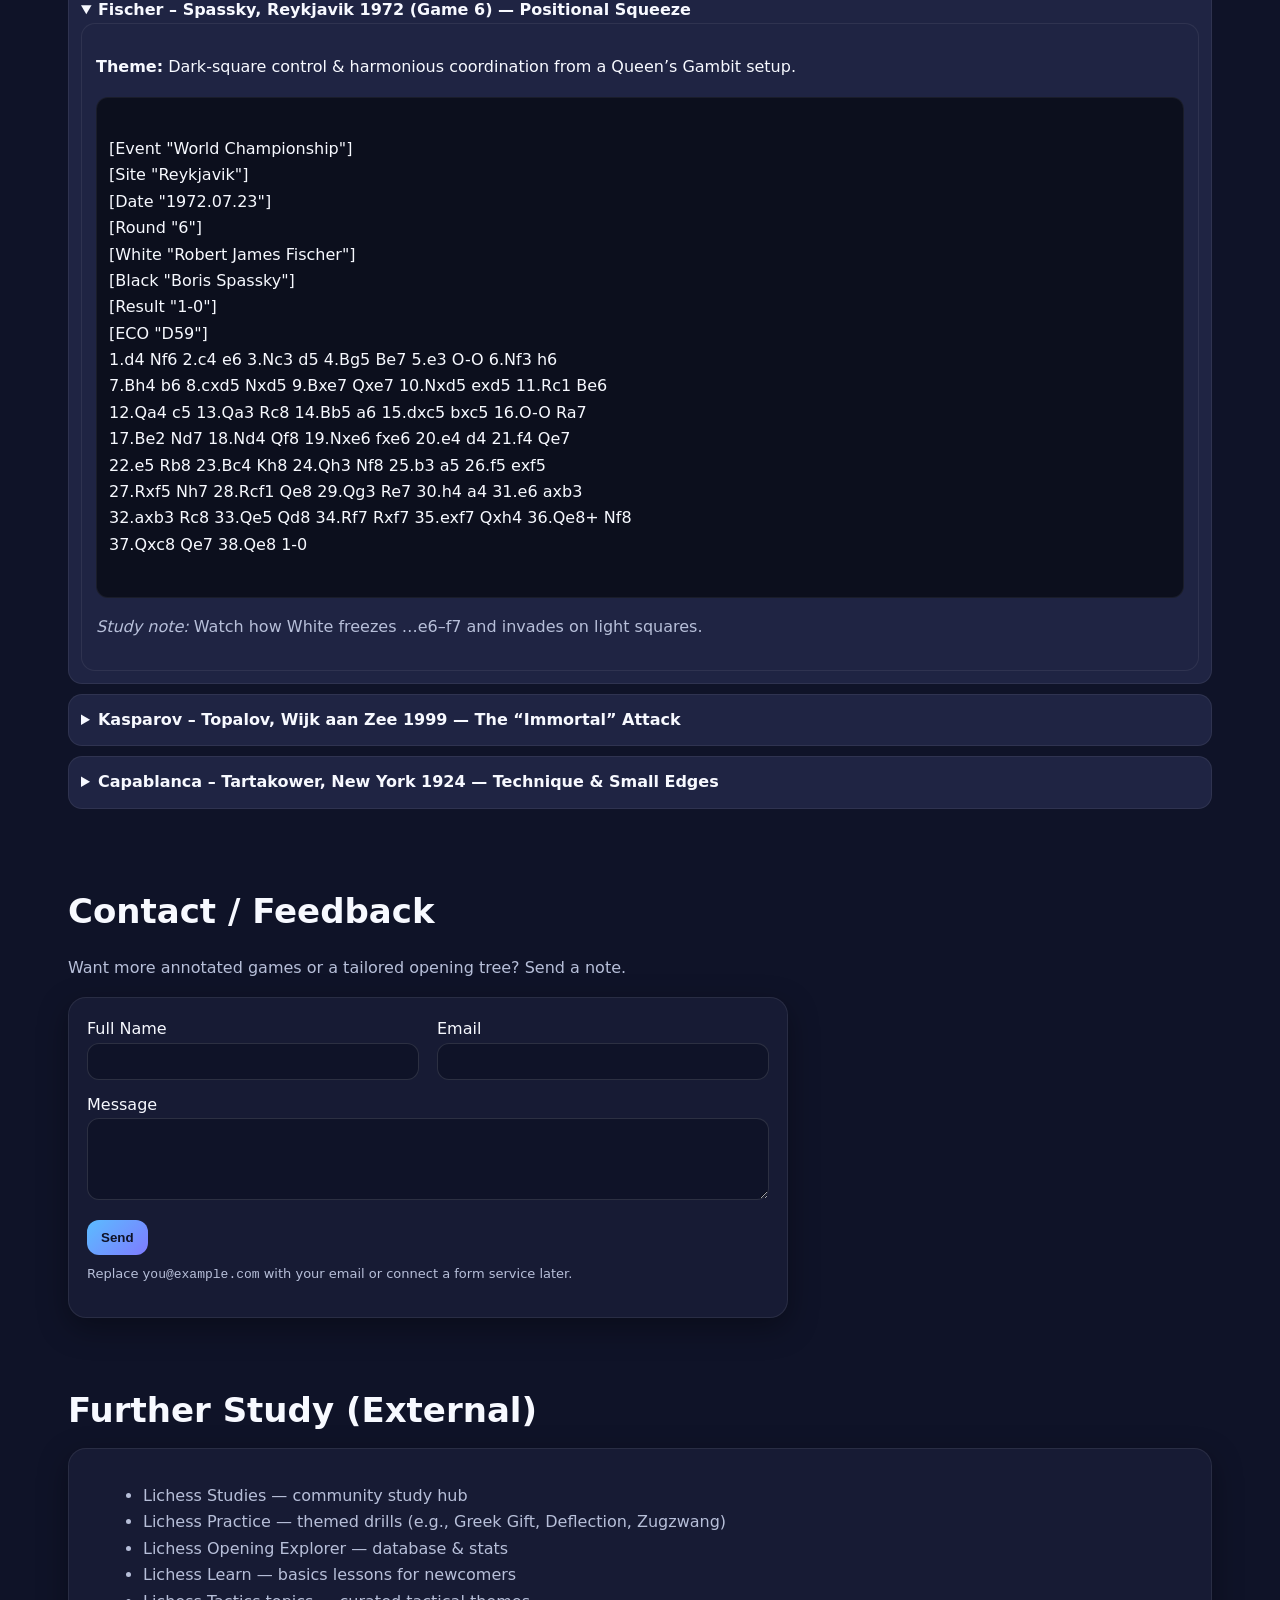
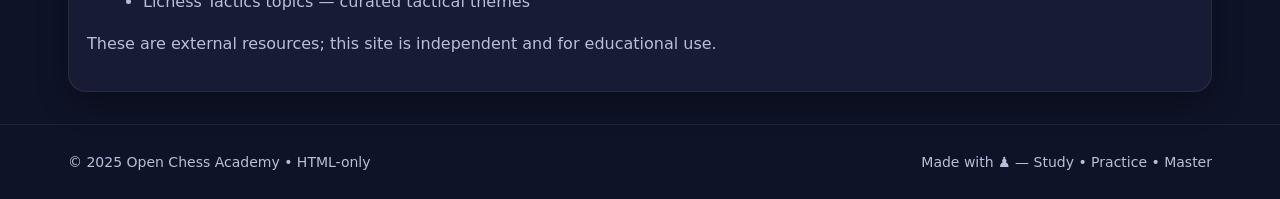
==== commit 49b7f404: "Update index.html" ====
--- a/index.html
+++ b/index.html
@@ -1,62 +1,417 @@
-
 <!DOCTYPE html>
-<html>
+<html lang="en">
 <head>
-  <title>CHESS</title>
-  <style>
-    body {
-      font-family: Arial, sans-serif;
-      text-align: center;
-      background: #f0f8ff;
-      color: #333;
-      margin: 0;
-      padding: 0;
-    }
-    header {
-      background: #0077ff;
-      color: white;
-      padding: 20px;
-    }
-    section {
-      padding: 20px;
-    }
-    footer {
-      background: #333;
-      color: white;
-      padding: 10px;
-    }
-    a {
-      color: #0077ff;
-      text-decoration: none;
-    }
-  </style>
+<meta charset="utf-8">
+<meta name="viewport" content="width=device-width, initial-scale=1">
+<title>Open Chess Academy — Study Openings, Tactics & Master Games</title>
+<meta name="description" content="A clean, HTML-only chess study site inspired by Lichess study features. Openings, tactics, endgames, master games, and a learning path for all levels.">
+<style>
+  :root{
+    --bg:#0f1328;--ink:#f7f9ff;--muted:#b7bfd9;--brand:#5bbcff;--accent:#ffd166;
+    --card:#171b34;--rail:#1f2443;--max:1180px;--r:18px;--shadow:0 10px 30px rgba(0,0,0,.35)
+  }
+  *{box-sizing:border-box}
+  html,body{margin:0;background:radial-gradient(1200px 600px at 110% -10%,#19214a 0%,#0f1328 48%),var(--bg);color:var(--ink);font:16px/1.65 system-ui,-apple-system,"Segoe UI",Roboto,Ubuntu,Arial}
+  img{max-width:100%;display:block;border-radius:14px}
+  a{color:inherit;text-decoration:none}
+  .wrap{max-width:var(--max);margin:0 auto;padding:0 18px}
+  .muted{color:var(--muted)}
+  .btn{display:inline-block;padding:10px 14px;border-radius:12px;background:linear-gradient(135deg,#5bbcff,#7e7bff);color:#0f1328;font-weight:900}
+  .card{background:var(--card);border:1px solid rgba(255,255,255,.08);border-radius:var(--r);padding:18px;box-shadow:var(--shadow)}
+  .grid-2{display:grid;grid-template-columns:repeat(2,1fr);gap:18px}
+  .grid-3{display:grid;grid-template-columns:repeat(3,1fr);gap:18px}
+  @media (max-width:980px){.grid-2,.grid-3{grid-template-columns:1fr}}
+  header{position:sticky;top:0;z-index:50;background:rgba(15,19,40,.75);backdrop-filter:blur(8px);border-bottom:1px solid rgba(255,255,255,.06)}
+  .nav{display:flex;align-items:center;justify-content:space-between;padding:12px 0}
+  .brand{display:flex;gap:12px;align-items:center;font-weight:900}
+  .logo{width:40px;height:40px;border-radius:12px;background:linear-gradient(135deg,#5bbcff,#7e7bff);display:grid;place-items:center}
+  .logo span{font-size:22px}
+  #nav-toggle{display:none}
+  .menu{display:flex;gap:12px;flex-wrap:wrap}
+  .menu a{padding:10px 12px;border-radius:12px;color:var(--muted)}
+  .menu a:hover{background:rgba(255,255,255,.08);color:var(--ink)}
+  .hamburger{display:none;gap:6px;flex-direction:column;cursor:pointer}
+  .hamburger i{width:24px;height:2px;background:#fff;border-radius:2px;opacity:.9}
+  @media (max-width:880px){
+    .menu{position:fixed;left:18px;right:18px;top:64px;background:var(--card);border:1px solid rgba(255,255,255,.08);border-radius:16px;box-shadow:var(--shadow);padding:10px;display:none;flex-direction:column}
+    #nav-toggle:checked ~ .menu{display:flex}
+    .hamburger{display:flex}
+  }
+
+  .hero{padding:46px 0 22px}
+  h1{margin:8px 0;font-size:clamp(30px,4.8vw,52px);line-height:1.12}
+  h2{font-size:clamp(24px,3vw,34px);margin:0 0 10px}
+  h3{margin:6px 0 6px}
+  .chip{display:inline-flex;gap:8px;align-items:center;padding:6px 10px;border-radius:999px;background:rgba(91,188,255,.12);border:1px solid rgba(91,188,255,.35);color:#dff2ff;font-size:12px}
+  section{padding:32px 0}
+  .rail{background:var(--rail);border:1px solid rgba(255,255,255,.07);border-radius:14px;padding:14px}
+  table{width:100%;border-collapse:collapse;border-radius:14px;overflow:hidden}
+  th,td{padding:12px 10px;text-align:left;border-bottom:1px solid rgba(255,255,255,.08)}
+  th{background:rgba(255,255,255,.05)}
+  tr:hover td{background:rgba(255,255,255,.03)}
+  details{background:var(--rail);border:1px solid rgba(255,255,255,.07);border-radius:14px;padding:12px;margin:10px 0}
+  summary{cursor:pointer;font-weight:700}
+  .pgn{white-space:pre-wrap;background:#0c0f1d;border:1px solid rgba(255,255,255,.06);padding:12px;border-radius:12px;overflow:auto}
+  footer{border-top:1px solid rgba(255,255,255,.07);padding:26px 0;color:var(--muted);font-size:14px}
+</style>
 </head>
 <body>
-  <header>
-    <h1>Welcome to My Website 🌍</h1>
-  </header>
-
-  <section>
-    <h2>WE ARE GOING TO LEARN ABOUT CHESS</h2>
-    <p>Hello! This is my first website. I created it easily with just one file!</p>
-  </section>
-
-  <section>
-    <h2>My Projects</h2>
-    <ul style="list-style:none;">
-      <li>✔ Portfolio</li>
-      <li>✔ To-do App</li>
-      <li>✔ Calculator</li>
-    </ul>
-  </section>
-
-  <section>
-    <h2>Contact</h2>
-    <p>Email: <a href="mailto:yourname@example.com">yourname@example.com</a></p>
-  </section>
-
-  <footer>
-    <p>© 2025 My First Website</p>
-  </footer>
+
+<header>
+  <div class="wrap nav">
+    <div class="brand">
+      <div class="logo" aria-hidden="true"><span>♔</span></div>
+      <span>Open Chess Academy</span>
+    </div>
+    <label for="nav-toggle" class="hamburger" aria-label="Open navigation"><i></i><i></i><i></i></label>
+    <input type="checkbox" id="nav-toggle" aria-hidden="true"/>
+    <nav class="menu" aria-label="Primary">
+      <a href="#home">Home</a>
+      <a href="#path">Learning Path</a>
+      <a href="#openings">Openings</a>
+      <a href="#tactics">Tactics</a>
+      <a href="#endgames">Endgames</a>
+      <a href="#masters">Grandmasters</a>
+      <a href="#games">Master Games</a>
+      <a href="#references">References</a>
+      <a href="#contact">Contact</a>
+    </nav>
+  </div>
+</header>
+
+<!-- HERO -->
+<section id="home" class="hero">
+  <div class="wrap grid-2">
+    <div>
+      <span class="chip">Study • Practice • Master</span>
+      <h1>Study Chess the Right Way</h1>
+      <p class="muted">A clean, HTML-only study site inspired by top free resources. Learn openings, tactics, strategy and endgames, then reinforce with annotated master games and copy-paste PGN.</p>
+      <div style="display:flex;gap:12px;flex-wrap:wrap;margin-top:14px">
+        <a href="#path" class="btn">Start Learning</a>
+        <a href="#games" class="btn" style="background:linear-gradient(135deg,#2ef1c0,#38d39f)">Read Master Games</a>
+      </div>
+    </div>
+    <div class="card">
+      <h3>What you get</h3>
+      <ul class="muted" style="margin:6px 0 0 16px">
+        <li>Level-by-level learning path (Beginner → Advanced)</li>
+        <li>Openings tables with plans & typical ideas</li>
+        <li>Tactics motif index & daily drill plan</li>
+        <li>Endgame essentials & must-know positions</li>
+        <li>Grandmaster profiles + annotated PGN classics</li>
+      </ul>
+    </div>
+  </div>
+</section>
+
+<!-- LEARNING PATH -->
+<section id="path">
+  <div class="wrap">
+    <h2>Learning Path</h2>
+    <div class="grid-3" style="margin-top:12px">
+      <div class="card">
+        <h3>Beginner</h3>
+        <p class="muted">Rules, basic mates, opening principles, tactics patterns (forks, pins), and simple pawn endings.</p>
+        <div class="rail"><b>Daily (15–20′):</b> 5 tactics • 10 opening moves • 1 endgame drill</div>
+      </div>
+      <div class="card">
+        <h3>Intermediate</h3>
+        <p class="muted">Structure play (IQP, Carlsbad), calculation, typical piece sacrifices, rook endings (Lucena/Philidor).</p>
+        <div class="rail"><b>Daily (30′):</b> Theme tactics • 10′ endgame • 1 model game</div>
+      </div>
+      <div class="card">
+        <h3>Advanced</h3>
+        <p class="muted">Opening prep trees, prophylaxis, technical conversion, practical decision-making.</p>
+        <div class="rail"><b>Daily (45′):</b> Deep calc set • complex endgame • novelties review</div>
+      </div>
+    </div>
+  </div>
+</section>
+
+<!-- OPENINGS -->
+<section id="openings">
+  <div class="wrap">
+    <h2>Openings Overview</h2>
+    <p class="muted">Use principled development, fight for the center, and play plans that match the pawn structure.</p>
+
+    <div class="card">
+      <h3>White Repertoire Ideas</h3>
+      <table>
+        <thead><tr><th>System</th><th>Main Plan</th><th>Key Ideas</th></tr></thead>
+        <tbody>
+          <tr><td>Italian / Ruy Lopez</td><td>Rapid development, central control</td><td>c3–d4 breaks; piece activity on e-file</td></tr>
+          <tr><td>Queen’s Gambit</td><td>Space & minority attack</td><td>c4–d4; pressure on c-file, e-pawn</td></tr>
+          <tr><td>English</td><td>Flexible move orders</td><td>Dark-square control; …e5/…d5 setups</td></tr>
+        </tbody>
+      </table>
+    </div>
+
+    <div class="grid-2" style="margin-top:16px">
+      <div class="card">
+        <h3>Black vs 1.e4</h3>
+        <table>
+          <thead><tr><th>Defense</th><th>Style</th><th>Themes</th></tr></thead>
+          <tbody>
+            <tr><td>…e5</td><td>Classical</td><td>Piece play, open lines</td></tr>
+            <tr><td>Caro-Kann</td><td>Solid</td><td>c6–d5, minority attack vs Advance</td></tr>
+            <tr><td>Sicilian</td><td>Dynamic</td><td>Counter on c-file, …d5 breaks</td></tr>
+            <tr><td>French</td><td>Strategic</td><td>Pawn chains, c5/f6 lever</td></tr>
+          </tbody>
+        </table>
+      </div>
+      <div class="card">
+        <h3>Black vs 1.d4</h3>
+        <table>
+          <thead><tr><th>Defense</th><th>Style</th><th>Themes</th></tr></thead>
+          <tbody>
+            <tr><td>QGD / Slav</td><td>Solid</td><td>c6–e6 structure, minority attack</td></tr>
+            <tr><td>Nimzo-Indian</td><td>Universal</td><td>Control e4; B×c3 doubles pawns</td></tr>
+            <tr><td>Grünfeld</td><td>Dynamic</td><td>Hit center with …c5/…Nd5/…Bg7</td></tr>
+            <tr><td>King’s Indian</td><td>Attacking</td><td>Pawn storm on kingside vs space</td></tr>
+          </tbody>
+        </table>
+      </div>
+    </div>
+
+    <details>
+      <summary>Model beginner path (openings)</summary>
+      <div class="rail">White: Italian → add Queen’s Gambit. Black: Caro-Kann vs 1.e4; QGD vs 1.d4.</div>
+    </details>
+  </div>
+</section>
+
+<!-- TACTICS -->
+<section id="tactics">
+  <div class="wrap">
+    <h2>Tactics Themes & Training</h2>
+    <div class="grid-3" style="margin-top:12px">
+      <div class="card">
+        <h3>Core Motifs</h3>
+        <ul class="muted" style="margin-left:16px">
+          <li>Forks, pins, skewers</li>
+          <li>Discovered attack/check</li>
+          <li>Deflection & decoy</li>
+          <li>Clearance & interference</li>
+          <li>Attraction & zwischenzug</li>
+        </ul>
+      </div>
+      <div class="card">
+        <h3>Advanced Patterns</h3>
+        <ul class="muted" style="margin-left:16px">
+          <li>Zugzwang & undermining</li>
+          <li>Greek Gift patterns</li>
+          <li>Underpromotion ideas</li>
+          <li>Desperado resources</li>
+          <li>Counter-check motifs</li>
+        </ul>
+      </div>
+      <div class="card">
+        <h3>Daily Plan (10–20′)</h3>
+        <p class="muted">Pick 1–2 motifs, solve 10 puzzles by theme, then review a short master miniature using the same pattern.</p>
+      </div>
+    </div>
+  </div>
+</section>
+
+<!-- ENDGAMES -->
+<section id="endgames">
+  <div class="wrap">
+    <h2>Endgame Essentials</h2>
+    <div class="grid-2" style="margin-top:12px">
+      <div class="card">
+        <h3>Must-know basics</h3>
+        <ul class="muted" style="margin-left:16px">
+          <li>King activity & opposition</li>
+          <li>K+Q vs K, K+R vs K techniques</li>
+          <li>K+P vs K (key squares, triangulation)</li>
+          <li>Outside passer & passed pawn races</li>
+        </ul>
+      </div>
+      <div class="card">
+        <h3>Rook & Minor-piece endings</h3>
+        <ul class="muted" style="margin-left:16px">
+          <li>Lucena & Philidor positions</li>
+          <li>Cut-off king, active rooks</li>
+          <li>Good knight vs bad bishop</li>
+          <li>Opposite-colored bishop dynamics</li>
+        </ul>
+      </div>
+    </div>
+  </div>
+</section>
+
+<!-- GRANDMASTERS -->
+<section id="masters">
+  <div class="wrap">
+    <h2>Grandmasters & Study Focus</h2>
+    <div class="grid-3" style="margin-top:12px">
+      <div class="card">
+        <img src="assets/kasparov.jpg" alt="Garry Kasparov portrait">
+        <h3>Garry Kasparov</h3>
+        <p class="muted">Initiative-driven, dynamic attacks. Study exchange sacs and active piece play.</p>
+      </div>
+      <div class="card">
+        <img src="assets/fischer.jpg" alt="Bobby Fischer portrait">
+        <h3>Bobby Fischer</h3>
+        <p class="muted">Opening prep + endgame precision. Model games in 1.e4 and queen endings.</p>
+      </div>
+      <div class="card">
+        <img src="assets/carlsen.jpg" alt="Magnus Carlsen portrait">
+        <h3>Magnus Carlsen</h3>
+        <p class="muted">Universal style, technical squeezes. Study small-edge conversions.</p>
+      </div>
+    </div>
+    <div class="grid-3" style="margin-top:12px">
+      <div class="card">
+        <img src="assets/anand.jpg" alt="Viswanathan Anand portrait">
+        <h3>Viswanathan Anand</h3>
+        <p class="muted">Lightning calculation & sharp prep. Review rapid-play masterpieces.</p>
+      </div>
+      <div class="card">
+        <img src="assets/capablanca.jpg" alt="José Raúl Capablanca portrait">
+        <h3>José R. Capablanca</h3>
+        <p class="muted">Positional purity; instructive endgames. Simplify to favorable endings.</p>
+      </div>
+      <div class="card">
+        <img src="assets/alekhine.jpg" alt="Alexander Alekhine portrait">
+        <h3>Alexander Alekhine</h3>
+        <p class="muted">Combinational attacks from quiet positions. Study coordination & themes.</p>
+      </div>
+    </div>
+  </div>
+</section>
+
+<!-- MASTER GAMES (ANNOTATED + PGN) -->
+<section id="games">
+  <div class="wrap">
+    <h2>Master Games — Annotated Highlights</h2>
+    <p class="muted">Open each game for key ideas and full PGN you can paste into any viewer.</p>
+
+    <details open>
+      <summary>Fischer – Spassky, Reykjavik 1972 (Game 6) — Positional Squeeze</summary>
+      <div class="rail">
+        <p><b>Theme:</b> Dark-square control & harmonious coordination from a Queen’s Gambit setup.</p>
+        <div class="pgn">
+[Event "World Championship"]
+[Site "Reykjavik"]
+[Date "1972.07.23"]
+[Round "6"]
+[White "Robert James Fischer"]
+[Black "Boris Spassky"]
+[Result "1-0"]
+[ECO "D59"]
+1.d4 Nf6 2.c4 e6 3.Nc3 d5 4.Bg5 Be7 5.e3 O-O 6.Nf3 h6
+7.Bh4 b6 8.cxd5 Nxd5 9.Bxe7 Qxe7 10.Nxd5 exd5 11.Rc1 Be6
+12.Qa4 c5 13.Qa3 Rc8 14.Bb5 a6 15.dxc5 bxc5 16.O-O Ra7
+17.Be2 Nd7 18.Nd4 Qf8 19.Nxe6 fxe6 20.e4 d4 21.f4 Qe7
+22.e5 Rb8 23.Bc4 Kh8 24.Qh3 Nf8 25.b3 a5 26.f5 exf5
+27.Rxf5 Nh7 28.Rcf1 Qe8 29.Qg3 Re7 30.h4 a4 31.e6 axb3
+32.axb3 Rc8 33.Qe5 Qd8 34.Rf7 Rxf7 35.exf7 Qxh4 36.Qe8+ Nf8
+37.Qxc8 Qe7 38.Qe8 1-0
+        </div>
+        <p class="muted"><i>Study note:</i> Watch how White freezes …e6–f7 and invades on light squares.</p>
+      </div>
+    </details>
+
+    <details>
+      <summary>Kasparov – Topalov, Wijk aan Zee 1999 — The “Immortal” Attack</summary>
+      <div class="rail">
+        <p><b>Theme:</b> Initiative, king hunt, and a cascade of sacrifices to keep the attack rolling.</p>
+        <div class="pgn">
+[Event "Wijk aan Zee"]
+[Site "Wijk aan Zee NED"]
+[Date "1999.01.20"]
+[Round "4"]
+[White "Garry Kasparov"]
+[Black "Veselin Topalov"]
+[Result "1-0"]
+[ECO "B07"]
+1.e4 d6 2.d4 Nf6 3.Nc3 g6 4.Be3 Bg7 5.Qd2 c6 6.f3 b5
+7.Nge2 Nbd7 8.Bh6 Bxh6 9.Qxh6 Bb7 10.a3 e5 11.O-O-O Qe7
+12.Kb1 a6 13.Nc1 O-O-O 14.Nb3 exd4 15.Rxd4 c5 16.Rd1 Nb6
+17.g3 Kb8 18.Na5 Ba8 19.Bh3 d5 20.Qf4+ Ka7 21.Rhe1 d4
+22.Nd5 Nbxd5 23.exd5 Qd6 24.Rxd4 cxd4 25.Re7+ Kb6 26.Qxd4+ Kxa5
+27.b4+ Ka4 28.Qc3 Qxd5 29.Ra7 Bb7 30.Rxb7 Qc4 31.Qb2 Rd1+
+32.Ka2 Qd5+ 33.c4 Qxc4+ 34.Qb3+ Qxb3+ 35.Kb2 Rd2+ 36.Kc1 Qc2# *
+        </div>
+        <p class="muted"><i>Study note:</i> Many databases conclude 1-0 later; the notation ordering sometimes varies—focus on the attacking motifs.</p>
+      </div>
+    </details>
+
+    <details>
+      <summary>Capablanca – Tartakower, New York 1924 — Technique & Small Edges</summary>
+      <div class="rail">
+        <p><b>Theme:</b> Accumulation of tiny advantages and conversion in a rook ending.</p>
+        <div class="pgn">
+[Event "New York"]
+[Site "New York USA"]
+[Date "1924.03.??"]
+[Round "?"]
+[White "José Raúl Capablanca"]
+[Black "Savielly Tartakower"]
+[Result "1-0"]
+1.d4 d5 2.c4 e6 3.Nc3 Nf6 4.Bg5 Be7 5.e3 O-O 6.Nf3 Nbd7
+7.Rc1 c6 8.Qc2 Re8 9.Bd3 dxc4 10.Bxc4 Nd5 11.Bxe7 Qxe7
+12.O-O Nxc3 13.Qxc3 e5 14.Rfd1 exd4 15.Qxd4 Nf6 16.h3 Be6
+17.Bxe6 Qxe6 18.a3 a6 19.Qb6 Qe7 20.Rd3 Rad8 21.Rcd1 Rd5
+22.Rxd5 Nxd5 23.Qd4 h6 24.b4 Qe6 25.Nd2 Nf6 26.Nc4 Nd5
+27.Na5 Re7 28.Qc5 Kh7 29.Rd4 f5 30.Nc4 Rd7 31.Nb6 Nxb6
+32.Qxb6 Qe7 33.g3 Rxd4 34.Qxd4 Qe4 35.Qc5 Qd5 36.Qxd5 cxd5
+37.Kf1 Kg6 38.Ke2 Kf6 39.Kd3 Ke5 40.f4+ Ke6 41.a4 b6 42.Kd4 g5
+43.a5 bxa5 44.bxa5 Kd6 45.h4 gxh4 46.gxh4 h5 47.Kc3 Kc5 48.Kb3 d4
+49.exd4+ Kxd4 50.Kb4 Ke4 51.Kc5 Kxf4 52.Kb6 Kg4 53.Kxa6 f4
+54.Kb7 f3 55.a6 f2 56.a7 f1=Q 57.a8=Q Qf7+ 58.Kb6 Qf2+ 59.Kc7 Kxh4
+60.Qe4+ Kg5 61.Qe7+ Qf6 62.Qe3+ Kg6 63.Qe4+ Qf5 64.Qe8+ Qf7
+65.Qe4+ Qf5 66.Qe8+ 1-0
+        </div>
+        <p class="muted"><i>Study note:</i> Classic example of improving the worst piece and simplifying into a won ending.</p>
+      </div>
+    </details>
+  </div>
+</section>
+
+<!-- CONTACT -->
+<section id="contact">
+  <div class="wrap">
+    <h2>Contact / Feedback</h2>
+    <p class="muted">Want more annotated games or a tailored opening tree? Send a note.</p>
+    <div class="card" style="max-width:720px">
+      <form action="mailto:you@example.com" method="post" enctype="text/plain">
+        <div class="grid-2">
+          <label>Full Name<br><input name="name" required style="width:100%;padding:10px;border-radius:12px;border:1px solid rgba(255,255,255,.12);background:#0f1328;color:#fff"></label>
+          <label>Email<br><input type="email" name="email" required style="width:100%;padding:10px;border-radius:12px;border:1px solid rgba(255,255,255,.12);background:#0f1328;color:#fff"></label>
+        </div>
+        <label style="display:block;margin-top:12px">Message<br><textarea name="message" rows="4" style="width:100%;padding:10px;border-radius:12px;border:1px solid rgba(255,255,255,.12);background:#0f1328;color:#fff"></textarea></label>
+        <div style="margin-top:12px"><button class="btn" style="border:0">Send</button></div>
+        <p class="muted" style="margin-top:8px;font-size:13px">Replace <code>you@example.com</code> with your email or connect a form service later.</p>
+      </form>
+    </div>
+  </div>
+</section>
+
+<!-- REFERENCES (external study links) -->
+<section id="references">
+  <div class="wrap">
+    <h2>Further Study (External)</h2>
+    <div class="card">
+      <ul class="muted" style="margin-left:16px">
+        <li><a href="https://lichess.org/study" target="_blank" rel="noopener">Lichess Studies — community study hub</a></li>
+        <li><a href="https://lichess.org/practice" target="_blank" rel="noopener">Lichess Practice — themed drills (e.g., Greek Gift, Deflection, Zugzwang)</a></li>
+        <li><a href="https://lichess.org/opening" target="_blank" rel="noopener">Lichess Opening Explorer — database & stats</a></li>
+        <li><a href="https://lichess.org/learn" target="_blank" rel="noopener">Lichess Learn — basics lessons for newcomers</a></li>
+        <li><a href="https://lichess.org/study/topic/Tactics/hot" target="_blank" rel="noopener">Lichess Tactics topics — curated tactical themes</a></li>
+      </ul>
+      <p class="muted" style="margin-top:8px">These are external resources; this site is independent and for educational use.</p>
+    </div>
+  </div>
+</section>
+
+<footer>
+  <div class="wrap" style="display:flex;justify-content:space-between;gap:10px;flex-wrap:wrap">
+    <div>© 2025 Open Chess Academy • HTML-only</div>
+    <div>Made with ♟ — Study • Practice • Master</div>
+  </div>
+</footer>
+
 </body>
 </html>
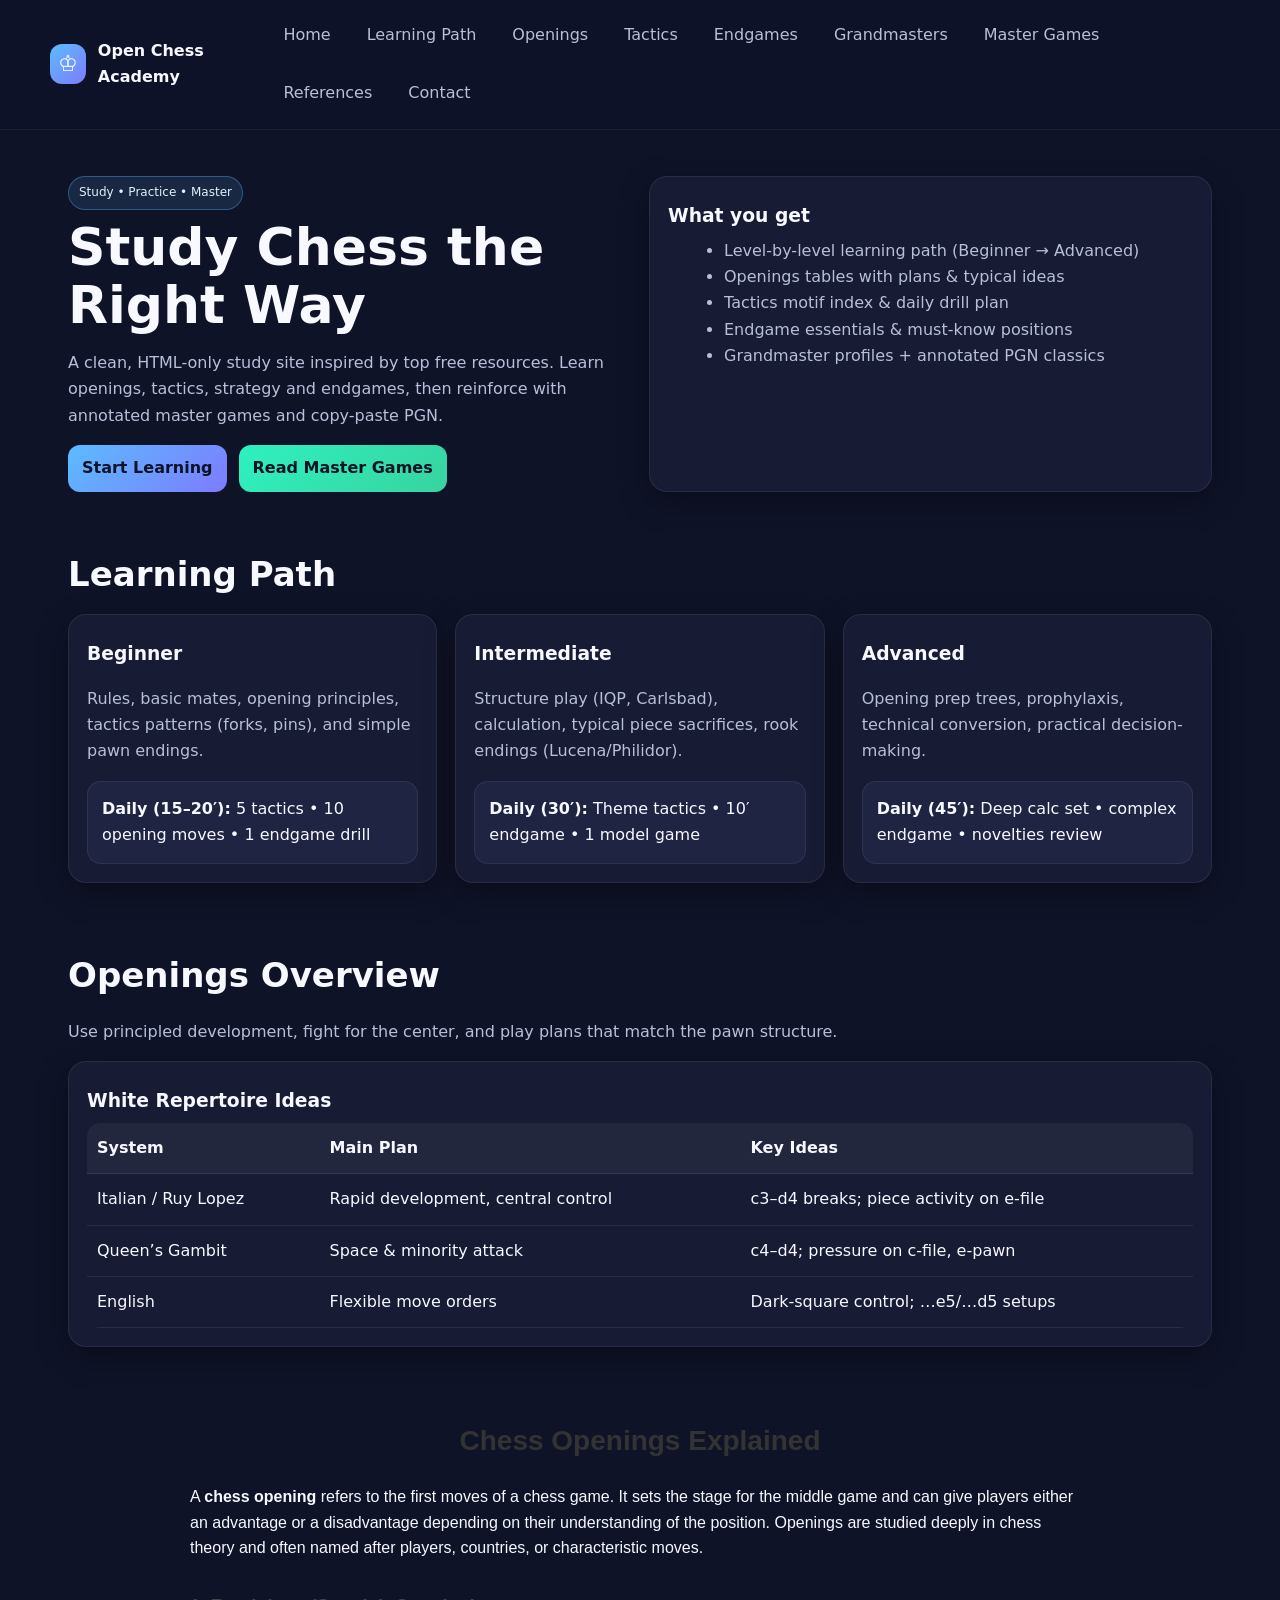
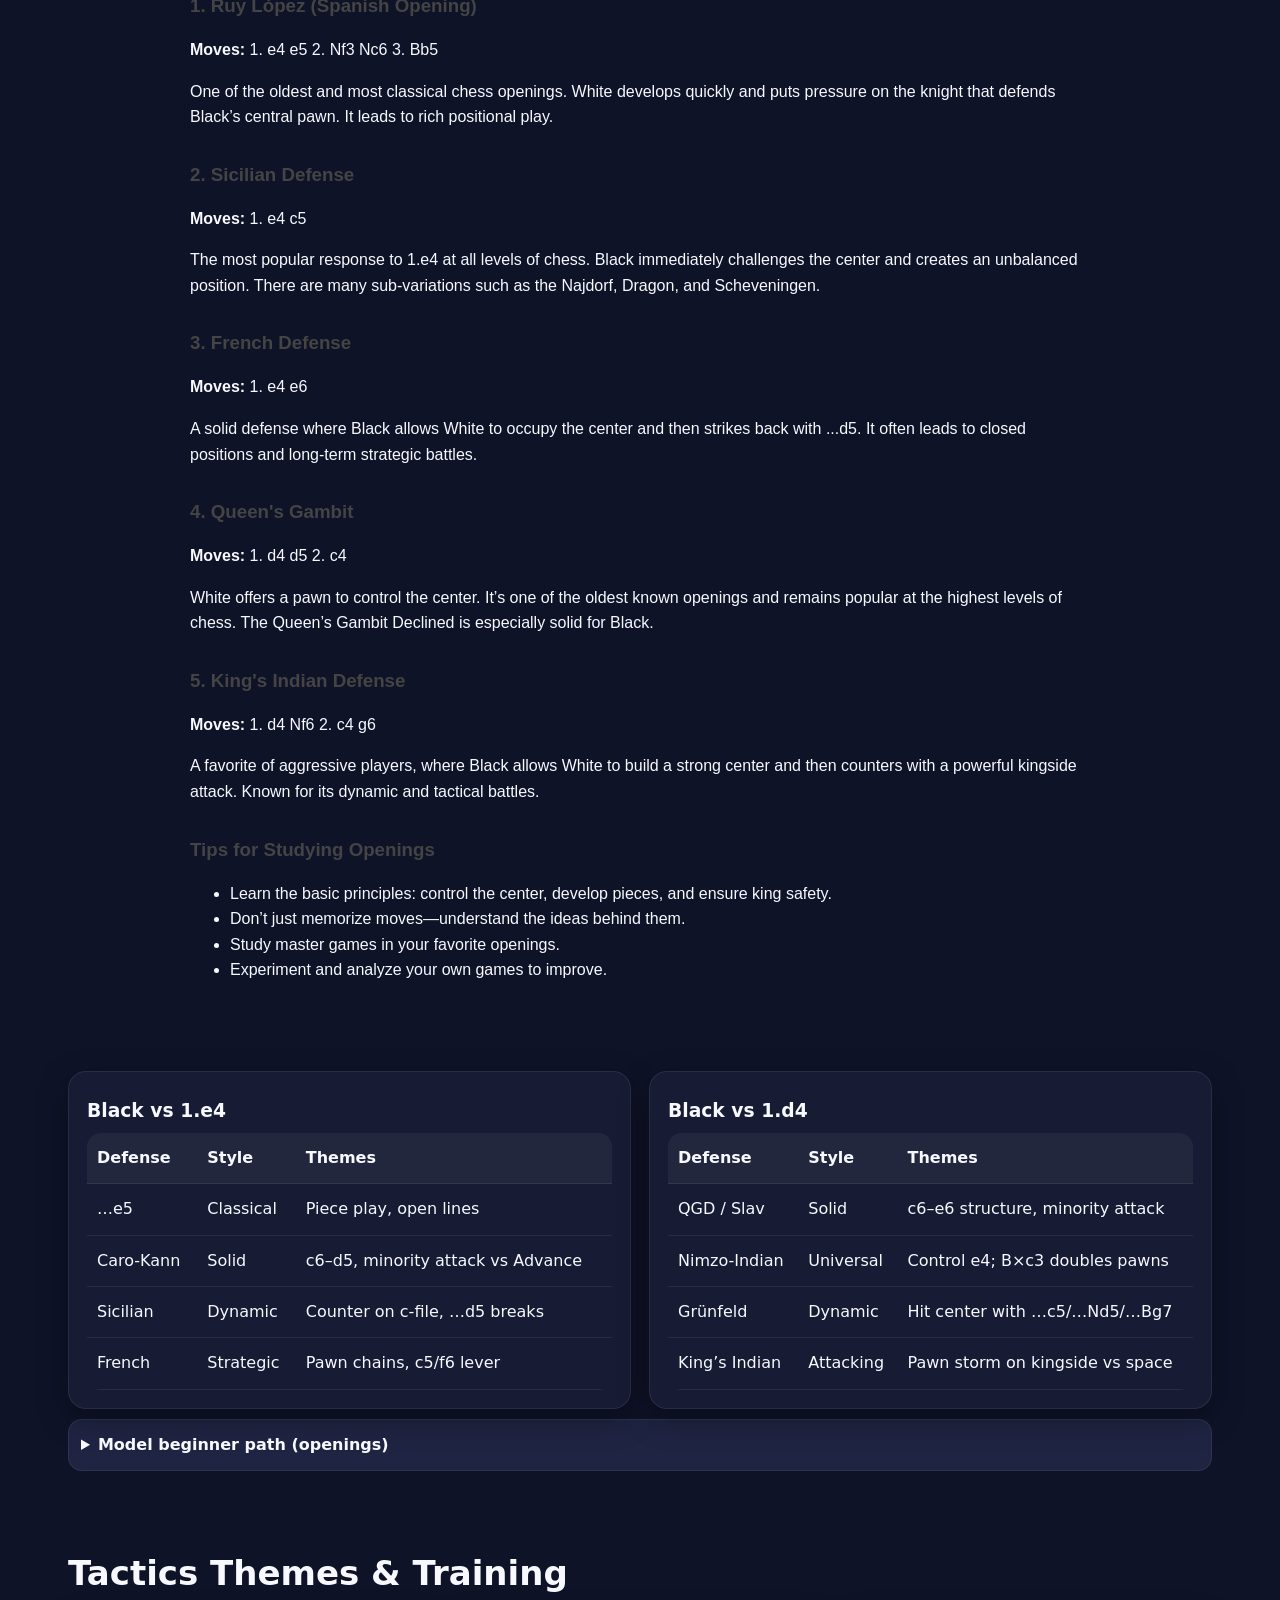
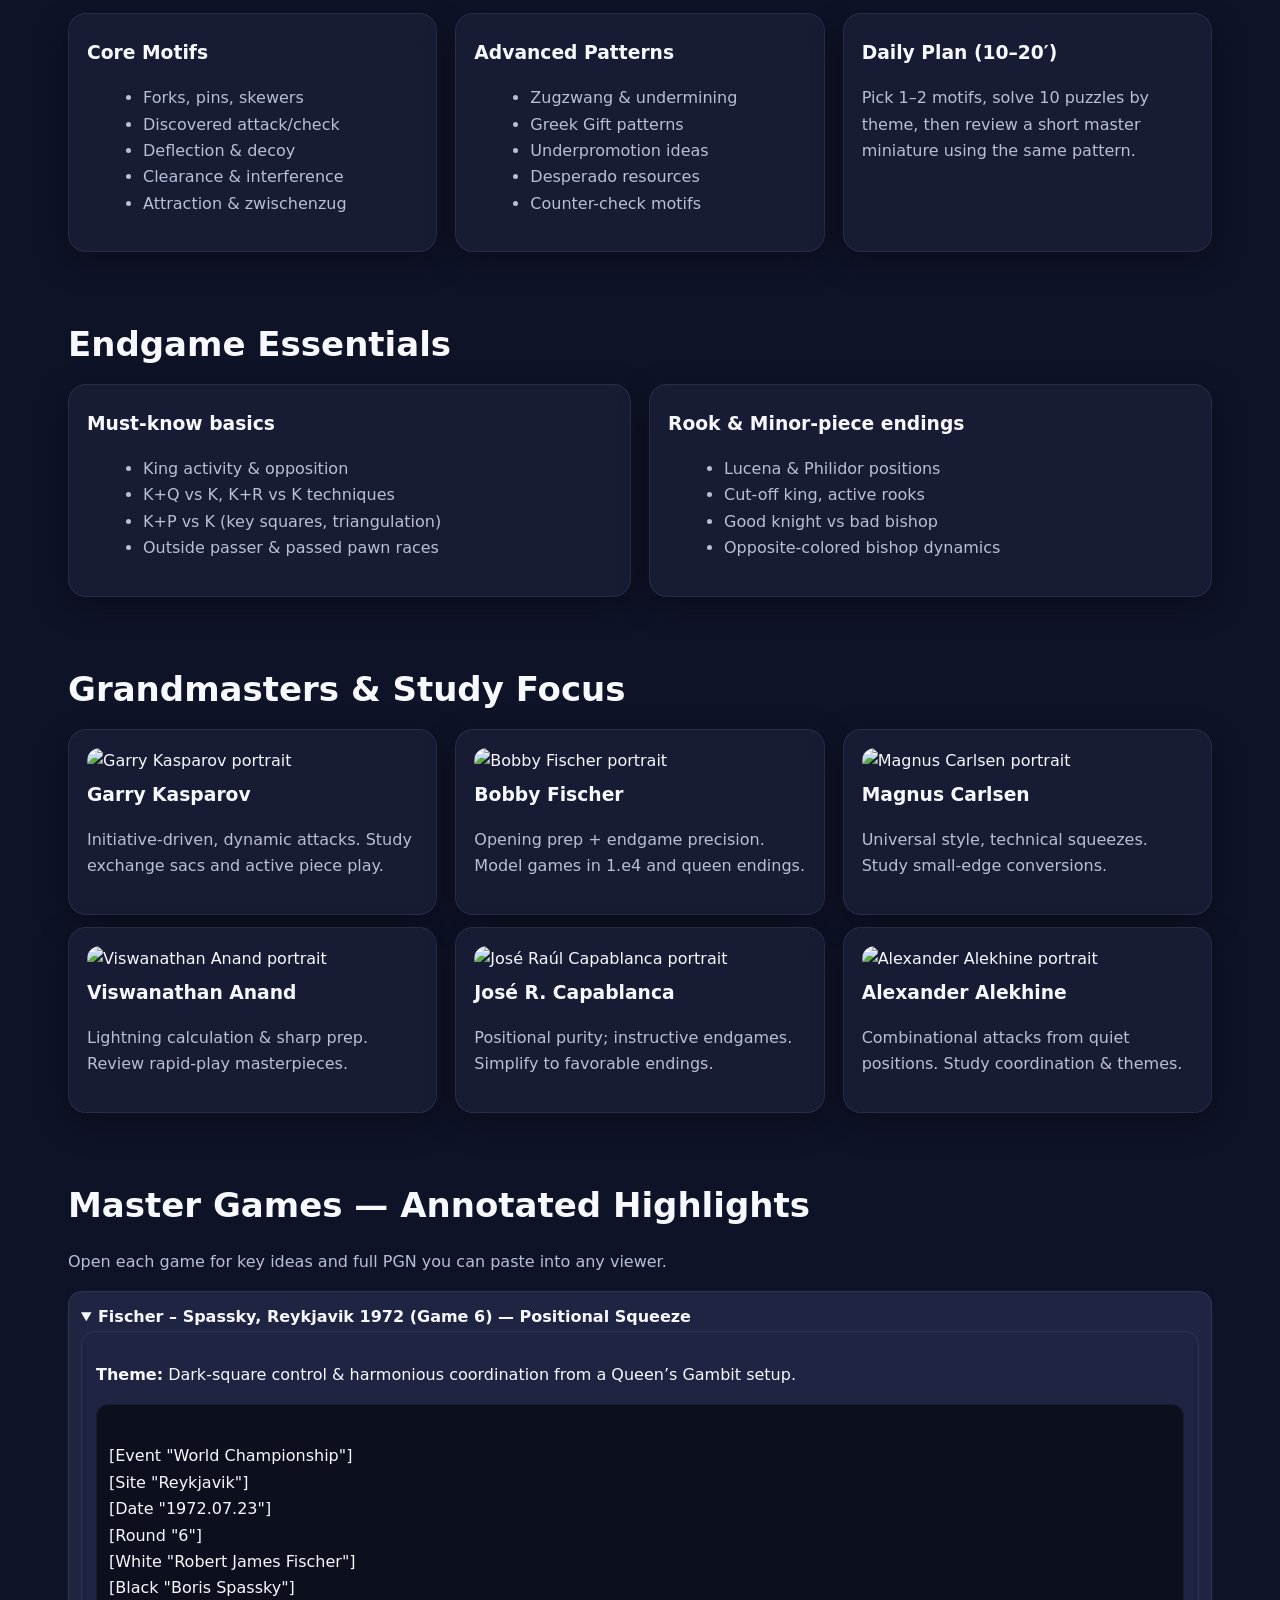
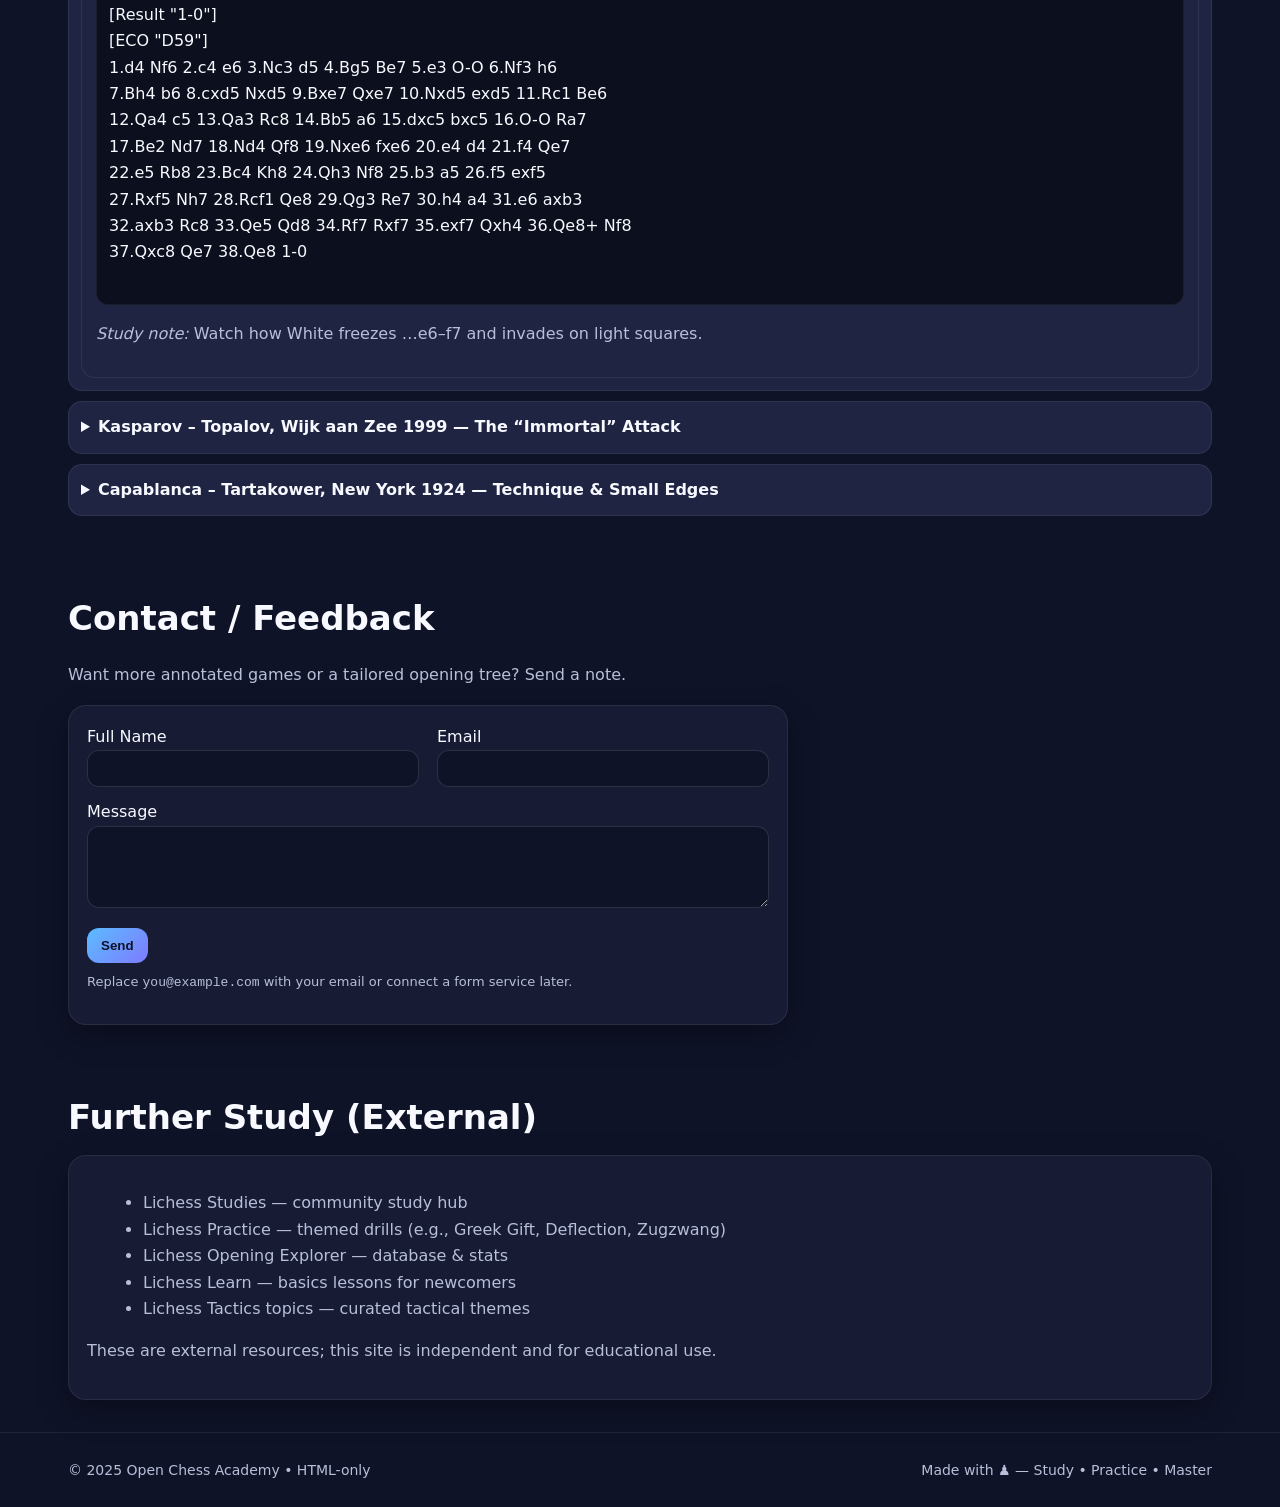
==== commit b085d0da: "Update index.html" ====
--- a/index.html
+++ b/index.html
@@ -145,6 +145,65 @@
         </tbody>
       </table>
     </div>
+    <!-- Chess Openings Section -->
+<section id="chess-openings" style="font-family: Arial, sans-serif; margin: 40px auto; max-width: 900px; line-height: 1.6;">
+  <h2 style="text-align: center; font-size: 28px; margin-bottom: 20px; color: #333;">Chess Openings Explained</h2>
+  <p>
+    A <strong>chess opening</strong> refers to the first moves of a chess game. It sets the stage for the middle game and can
+    give players either an advantage or a disadvantage depending on their understanding of the position.
+    Openings are studied deeply in chess theory and often named after players, countries, or characteristic moves.
+  </p>
+
+  <div style="margin-top: 30px;">
+    <h3 style="color: #444;">1. Ruy López (Spanish Opening)</h3>
+    <p><strong>Moves:</strong> 1. e4 e5 2. Nf3 Nc6 3. Bb5</p>
+    <p>
+      One of the oldest and most classical chess openings. White develops quickly and puts pressure on the knight that defends Black’s central pawn. It leads to rich positional play.
+    </p>
+  </div>
+
+  <div style="margin-top: 30px;">
+    <h3 style="color: #444;">2. Sicilian Defense</h3>
+    <p><strong>Moves:</strong> 1. e4 c5</p>
+    <p>
+      The most popular response to 1.e4 at all levels of chess. Black immediately challenges the center and creates an unbalanced position. There are many sub-variations such as the Najdorf, Dragon, and Scheveningen.
+    </p>
+  </div>
+
+  <div style="margin-top: 30px;">
+    <h3 style="color: #444;">3. French Defense</h3>
+    <p><strong>Moves:</strong> 1. e4 e6</p>
+    <p>
+      A solid defense where Black allows White to occupy the center and then strikes back with ...d5. It often leads to closed positions and long-term strategic battles.
+    </p>
+  </div>
+
+  <div style="margin-top: 30px;">
+    <h3 style="color: #444;">4. Queen's Gambit</h3>
+    <p><strong>Moves:</strong> 1. d4 d5 2. c4</p>
+    <p>
+      White offers a pawn to control the center. It’s one of the oldest known openings and remains popular at the highest levels of chess. The Queen’s Gambit Declined is especially solid for Black.
+    </p>
+  </div>
+
+  <div style="margin-top: 30px;">
+    <h3 style="color: #444;">5. King's Indian Defense</h3>
+    <p><strong>Moves:</strong> 1. d4 Nf6 2. c4 g6</p>
+    <p>
+      A favorite of aggressive players, where Black allows White to build a strong center and then counters with a powerful kingside attack. Known for its dynamic and tactical battles.
+    </p>
+  </div>
+
+  <div style="margin-top: 30px;">
+    <h3 style="color: #444;">Tips for Studying Openings</h3>
+    <ul>
+      <li>Learn the basic principles: control the center, develop pieces, and ensure king safety.</li>
+      <li>Don’t just memorize moves—understand the ideas behind them.</li>
+      <li>Study master games in your favorite openings.</li>
+      <li>Experiment and analyze your own games to improve.</li>
+    </ul>
+  </div>
+</section>
 
     <div class="grid-2" style="margin-top:16px">
       <div class="card">
@@ -415,3 +474,4 @@
 
 </body>
 </html>
+
